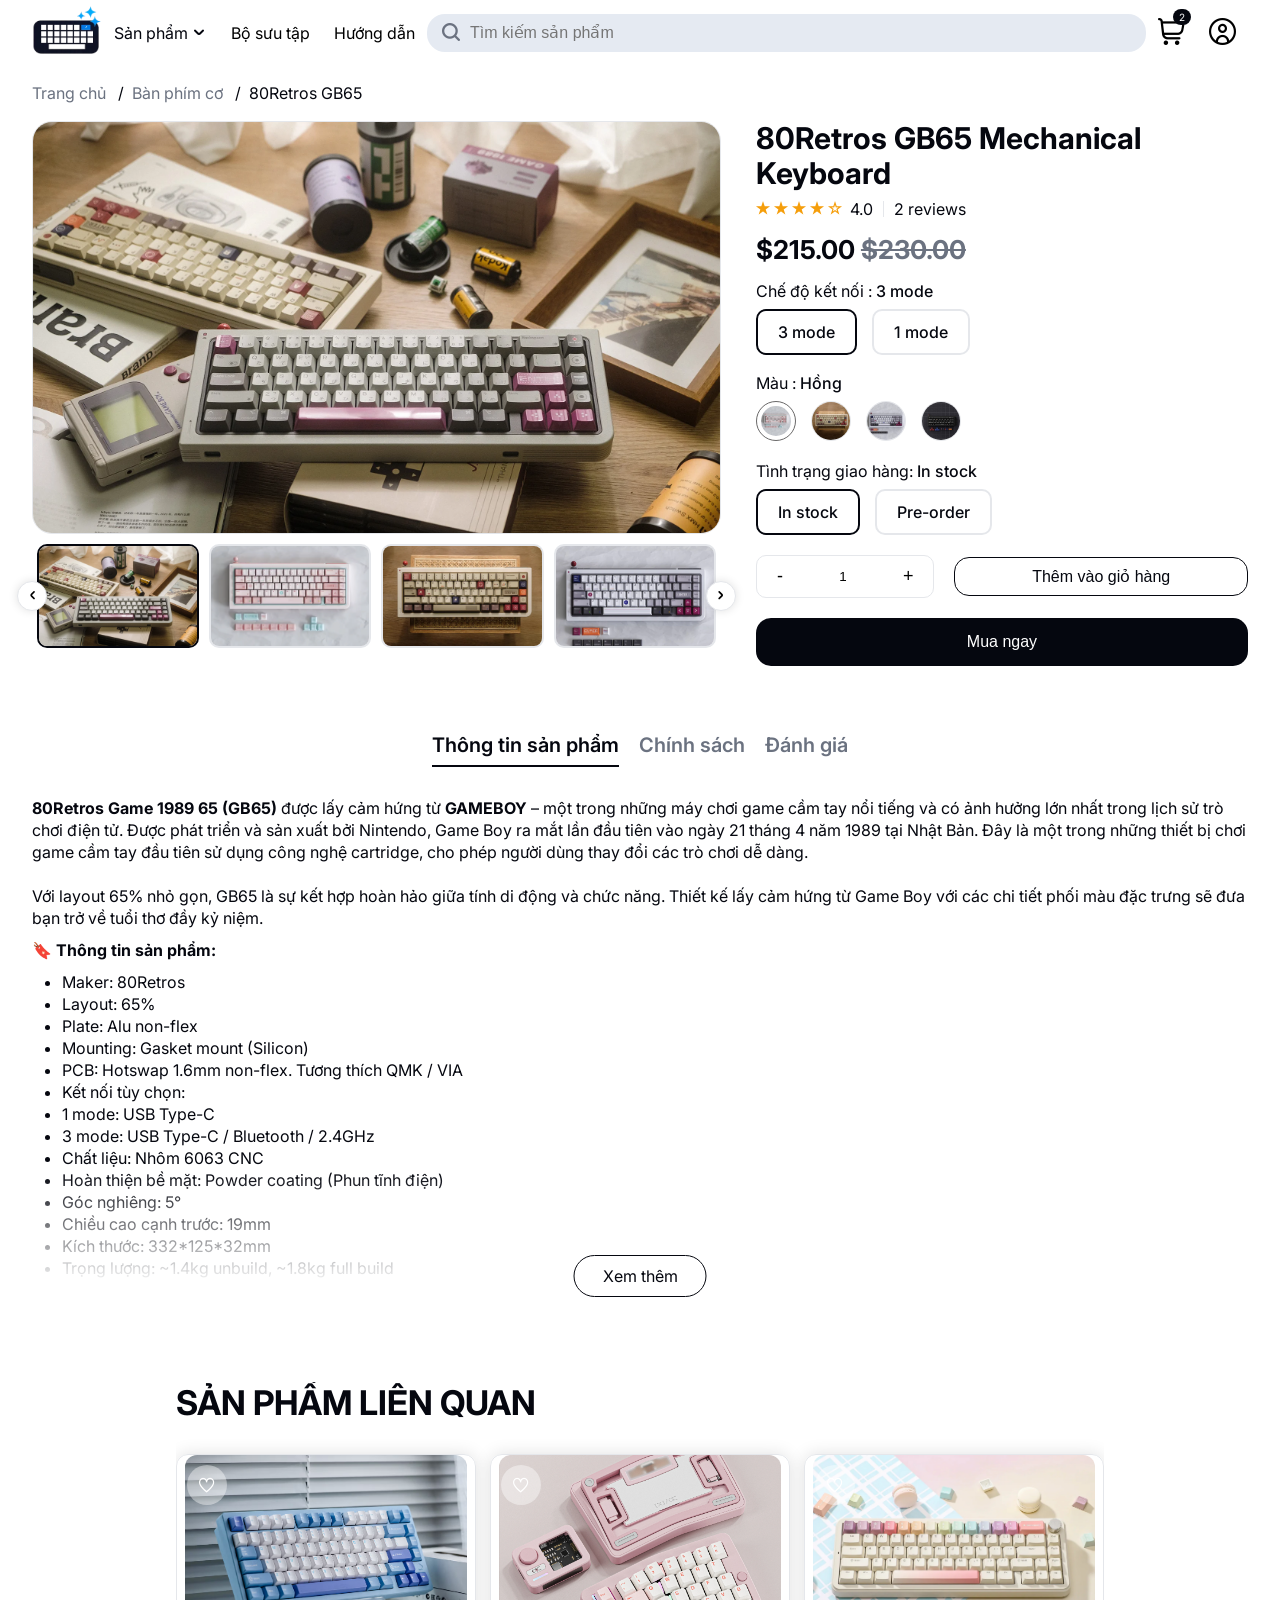
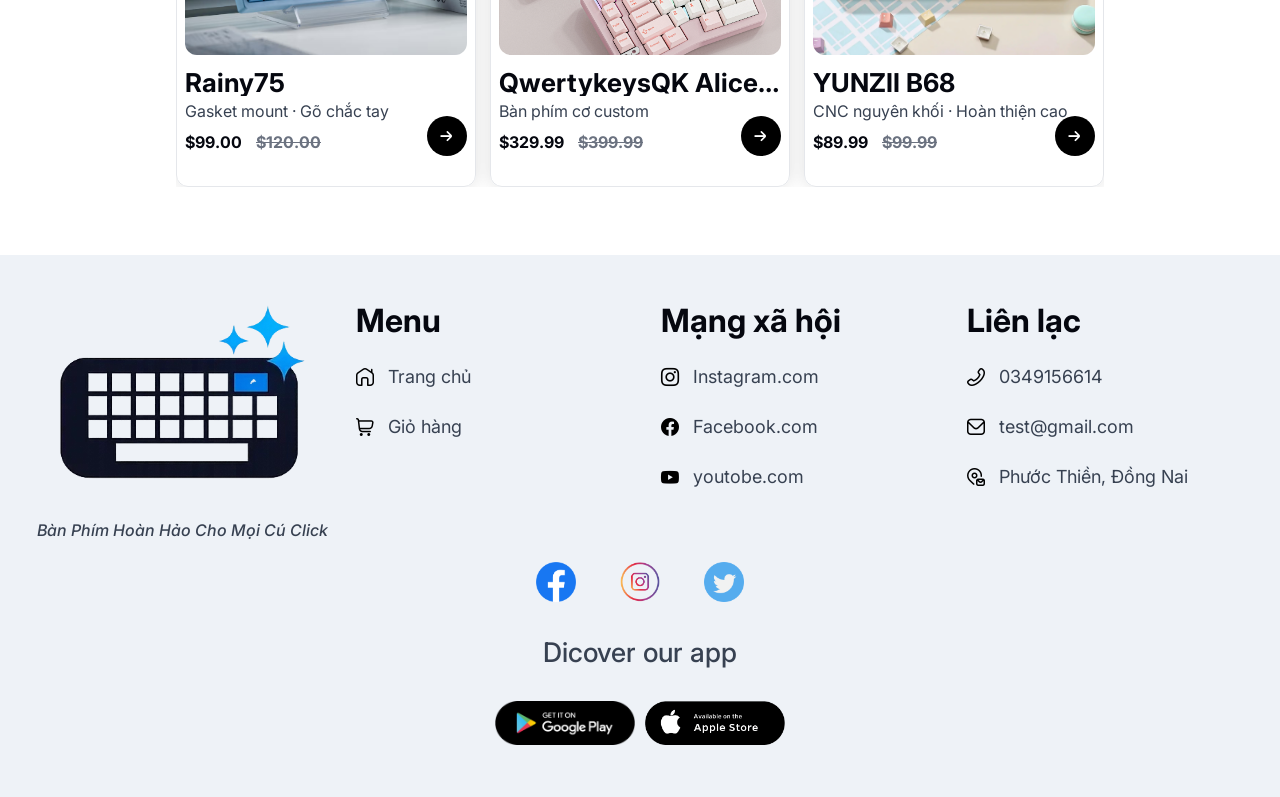
==== detail.html @ 7be9a403 "feat: add ui product detail page and refine ui" ====
<!doctype html>
<html lang="en">
    <head>
        <meta charset="UTF-8" />
        <meta name="viewport" content="width=device-width, initial-scale=1.0" />
        <title>Sản phẩm</title>

        <link
            rel="icon"
            type="image/x-icon"
            href="./assets/imgs/logos/light-mode-no-label.webp"
        />
        <!-- reset css -->
        <link rel="stylesheet" href="./assets/css/reset.css" />
        <!-- icon -->
        <link rel="stylesheet" href="./assets/css/icons.css" />

        <link rel="stylesheet" href="./assets/css/main.css" />
        <link rel="stylesheet" href="./assets/css/components/product.css" />
        <link rel="stylesheet" href="./assets/css/pages/detail.css" />
    </head>
    <body>
        <div class="wrapper">
            <!-- header : start -->
            <header
                class="container header d-flex align-items-center justify-content-between"
            >
                <!-- sidebar : start -->
                <input id="toggle-sidebar" type="checkbox" />
                <label
                    class="header__summary justify-content-center align-items-center"
                    for="toggle-sidebar"
                >
                    <i class="fi fi-br-menu-burger"></i>
                </label>
                <label for="toggle-sidebar" class="modal"></label>
                <aside class="sidebar">
                    <div class="sidebar__search d-flex align-items-center">
                        <label for="search">
                            <i class="fi fi-br-search"></i>
                        </label>
                        <input
                            id="search"
                            name="search"
                            placeholder="Tìm kiếm sản phẩm"
                        />
                    </div>

                    <nav class="sidebar__nav mt-2">
                        <ul class="sidebar__nav-list">
                            <li class="sidebar__nav-item">
                                <input id="toggle-dropdown" type="checkbox" />
                                <label
                                    for="toggle-dropdown"
                                    class="sidebar__nav-trigger d-flex justify-content-between align-items-center"
                                >
                                    <span>Sản phẩm</span>

                                    <i
                                        class="angle-down fi fi-br-angle-small-down"
                                    ></i>
                                    <i
                                        class="angle-up fi fi-br-angle-small-up"
                                    ></i>
                                </label>

                                <ul class="sidebar__dropdown">
                                    <li>
                                        <a
                                            class="sidebar__dropdown-link"
                                            href=""
                                        >
                                            Bàn phím
                                        </a>
                                    </li>
                                    <li>
                                        <a
                                            class="sidebar__dropdown-link"
                                            href=""
                                        >
                                            Keycap
                                        </a>
                                    </li>
                                    <li>
                                        <a
                                            class="sidebar__dropdown-link"
                                            href=""
                                        >
                                            Switch
                                        </a>
                                    </li>

                                    <li>
                                        <a
                                            class="sidebar__dropdown-link"
                                            href=""
                                        >
                                            Dụng cụ hỗ trợ
                                        </a>
                                    </li>
                                </ul>
                            </li>
                            <li class="sidebar__nav-item">
                                <a class="sidebar__nav-link" href="">
                                    Bộ sưu tập
                                </a>
                            </li>
                            <li class="sidebar__nav-item">
                                <a class="sidebar__nav-link" href="">
                                    Hướng dẫn
                                </a>
                            </li>
                        </ul>
                    </nav>
                </aside>
                <!-- sidebar : end -->
                <!-- logo : start -->
                <a href="/">
                    <img
                        loading="lazy"
                        class="header__logo"
                        src="./assets/imgs/logos/light-mode-no-label.webp"
                        alt="logo"
                    />
                </a>
                <!-- logo : end -->
                <!-- nav : start -->
                <nav class="header__nav">
                    <ul class="header__nav-list d-flex">
                        <li class="header__nav-item">
                            <div
                                class="header__nav-link dropdown-wrap d-flex text-center"
                            >
                                <span>Sản phẩm</span>
                                <i class="fi fi-br-angle-small-down"></i>
                                <ul class="dropdown product-dropdown">
                                    <li>
                                        <a
                                            class="product-dropdown__link d-flex align-items-center"
                                            href=""
                                        >
                                            <img
                                                loading="lazy"
                                                src="./assets/imgs/icons/keyboard.png"
                                            />
                                            <span>Bàn phím</span>
                                        </a>
                                    </li>
                                    <li>
                                        <a
                                            class="product-dropdown__link d-flex align-items-center"
                                            href=""
                                        >
                                            <img
                                                loading="lazy"
                                                src="./assets/imgs/icons/keycap.png"
                                            />
                                            <span>Keycap</span>
                                        </a>
                                    </li>
                                    <li>
                                        <a
                                            class="product-dropdown__link d-flex align-items-center"
                                            href=""
                                        >
                                            <img
                                                loading="lazy"
                                                src="./assets/imgs/icons/switch.png"
                                            />
                                            <span>Switch</span>
                                        </a>
                                    </li>

                                    <li>
                                        <a
                                            class="product-dropdown__link d-flex align-items-center"
                                            href=""
                                        >
                                            <img
                                                loading="lazy"
                                                src="./assets/imgs/icons/tool.png"
                                            />
                                            <span>Dụng cụ hỗ trợ</span>
                                        </a>
                                    </li>
                                </ul>
                            </div>
                        </li>
                        <li class="header__nav-item">
                            <a class="header__nav-link" href="">Bộ sưu tập</a>
                        </li>
                        <li class="header__nav-item">
                            <a class="header__nav-link" href="">Hướng dẫn</a>
                        </li>
                    </ul>
                </nav>
                <!-- nav : end -->
                <!-- search : start -->
                <div class="header__search align-items-center">
                    <label for="search"><i class="fi fi-br-search"></i></label>
                    <input
                        id="search"
                        name="search"
                        placeholder="Tìm kiếm sản phẩm"
                    />
                </div>
                <!-- search : end -->

                <!-- actions : start -->
                <div class="header__actions d-flex">
                    <div class="header__action dropdown-wrap">
                        <a href="./cart.html" class="header__action-icon">
                            <span class="header__action-badge center">2</span>
                            <i class="fi fi-rr-shopping-cart"></i>
                        </a>
                        <div class="dropdown cart-dropdown">
                            <h3 class="cart-dropdown__head">
                                Sản phẩm mới thêm
                            </h3>
                            <ul class="cart-dropdown__list">
                                <li>
                                    <a class="cart-dropdown__link" href="">
                                        <div
                                            class="product-small d-flex justify-content-between"
                                        >
                                            <div class="d-flex">
                                                <div class="product-small__img">
                                                    <img
                                                        loading="lazy"
                                                        src="./assets/imgs/keyboards/AM-RGB-65-R1.5/1.webp"
                                                        alt="keyboard"
                                                    />
                                                </div>
                                                <span
                                                    class="product-small_name"
                                                >
                                                    AM RGB 65 R1.5
                                                </span>
                                            </div>
                                            <span class="product-small_price">
                                                1.000.000đ
                                            </span>
                                        </div>
                                    </a>
                                </li>
                                <li>
                                    <a class="cart-dropdown__link" href="">
                                        <div
                                            class="product-small d-flex justify-content-between"
                                        >
                                            <div class="d-flex">
                                                <div class="product-small__img">
                                                    <img
                                                        loading="lazy"
                                                        src="./assets/imgs/keyboards/AM-RGB-65-R1.5/1.webp"
                                                        alt="keyboard"
                                                    />
                                                </div>
                                                <span
                                                    class="product-small_name"
                                                >
                                                    AM RGB 65 R1.5
                                                </span>
                                            </div>
                                            <span class="product-small_price">
                                                1.000.000đ
                                            </span>
                                        </div>
                                    </a>
                                </li>
                                <li>
                                    <a class="cart-dropdown__link" href="">
                                        <div
                                            class="product-small d-flex justify-content-between"
                                        >
                                            <div class="d-flex">
                                                <div class="product-small__img">
                                                    <img
                                                        loading="lazy"
                                                        src="./assets/imgs/keyboards/AM-RGB-65-R1.5/1.webp"
                                                        alt="keyboard"
                                                    />
                                                </div>
                                                <span
                                                    class="product-small_name"
                                                >
                                                    AM RGB 65 R1.5
                                                </span>
                                            </div>
                                            <span class="product-small_price">
                                                1.000.000đ
                                            </span>
                                        </div>
                                    </a>
                                </li>
                                <li>
                                    <a class="cart-dropdown__link" href="">
                                        <div
                                            class="product-small d-flex justify-content-between"
                                        >
                                            <div class="d-flex">
                                                <div class="product-small__img">
                                                    <img
                                                        loading="lazy"
                                                        src="./assets/imgs/keyboards/AM-RGB-65-R1.5/1.webp"
                                                        alt="keyboard"
                                                    />
                                                </div>
                                                <span
                                                    class="product-small_name"
                                                >
                                                    AM RGB 65 R1.5
                                                </span>
                                            </div>
                                            <span class="product-small_price">
                                                1.000.000đ
                                            </span>
                                        </div>
                                    </a>
                                </li>
                            </ul>
                            <div
                                class="cart-dropdown__tail d-flex justify-content-between align-items-center"
                            >
                                <span>Tổng 3 sản phẩm</span>
                                <a href="./cart.html">
                                    <button class="button cart-dropdown__btn">
                                        <span>Giỏ hàng</span>
                                        <i
                                            class="fi fi-rr-cart-shopping-fast"
                                        ></i>
                                    </button>
                                </a>
                            </div>
                        </div>
                    </div>
                    <div
                        class="header__action header__action--user dropdown-wrap"
                    >
                        <a href="./profile.html">
                            <i class="fi fi-rr-circle-user"></i>
                        </a>
                        <ul class="dropdown user-dropdown">
                            <li
                                class="user-dropdown__head d-flex align-items-center"
                            >
                                <i class="fi fi-rr-circle-user"></i>
                                <span class="ms-1">test123@gmail.com</span>
                            </li>
                            <div class="user-dropdown__line"></div>
                            <li>
                                <a class="user-dropdown__link" href="">Hồ sơ</a>
                            </li>
                            <li>
                                <a class="user-dropdown__link" href="">
                                    Cài đặt
                                </a>
                            </li>
                            <li>
                                <a class="user-dropdown__link" href="">
                                    Đăng xuất
                                </a>
                            </li>
                        </ul>
                    </div>
                </div>
                <!-- actions : end -->
            </header>
            <!-- header : end -->
            <!-- main : start -->
            <main class="main container">
                <!-- breadcrumb : start -->
                <section class="breadcrumb reveal">
                    <a href="./index.html">Trang chủ</a>
                    &nbsp /&nbsp
                    <a href="./product.html">Bàn phím cơ</a>
                    &nbsp /&nbsp
                    <span>80Retros GB65</span>
                </section>
                <!-- breadcrumb : end -->
                <!-- product detail : start -->
                <section class="product-detail d-flex reveal">
                    <div class="product-detail__gallery">
                        <div class="product-detail__big-img">
                            <img
                                loading="lazy"
                                src="./assets/imgs/keyboards/80Retros-GB65/1.webp"
                                alt="keyboard"
                            />
                        </div>
                        <div class="gallery-carousel">
                            <ul class="gallery-carousel__viewport d-flex mt-1">
                                <li
                                    class="gallery-carousel__item gallery-carousel__item--active"
                                >
                                    <div
                                        class="gallery-carousel__img gallery-carousel__img--active"
                                    >
                                        <img
                                            loading="lazy"
                                            alt="keyboard"
                                            draggable="false"
                                            src="./assets/imgs/keyboards/80Retros-GB65/1.webp"
                                        />
                                    </div>
                                </li>
                                <li class="gallery-carousel__item">
                                    <div class="gallery-carousel__img">
                                        <img
                                            loading="lazy"
                                            alt="keyboard"
                                            draggable="false"
                                            src="./assets/imgs/keyboards/80Retros-GB65/pink.webp"
                                        />
                                    </div>
                                </li>

                                <li class="gallery-carousel__item">
                                    <div class="gallery-carousel__img">
                                        <img
                                            loading="lazy"
                                            alt="keyboard"
                                            draggable="false"
                                            src="./assets/imgs/keyboards/80Retros-GB65/warm-gray.webp"
                                        />
                                    </div>
                                </li>
                                <li class="gallery-carousel__item">
                                    <div class="gallery-carousel__img">
                                        <img
                                            loading="lazy"
                                            alt="keyboard"
                                            draggable="false"
                                            src="./assets/imgs/keyboards/80Retros-GB65/cool-grey.webp"
                                        />
                                    </div>
                                </li>
                                <li class="gallery-carousel__item">
                                    <div class="gallery-carousel__img">
                                        <img
                                            loading="lazy"
                                            alt="keyboard"
                                            draggable="false"
                                            src="./assets/imgs/keyboards/80Retros-GB65/black.webp"
                                        />
                                    </div>
                                </li>
                                <li class="gallery-carousel__item">
                                    <div class="gallery-carousel__img">
                                        <img
                                            loading="lazy"
                                            alt="keyboard"
                                            draggable="false"
                                            src="./assets/imgs/keyboards/80Retros-GB65/2.webp"
                                        />
                                    </div>
                                </li>
                            </ul>

                            <button
                                class="gallery-carousel__btn center gallery-carousel__btn--prev"
                            >
                                <i class="fi fi-sr-angle-small-left"></i>
                            </button>
                            <button
                                class="gallery-carousel__btn center gallery-carousel__btn--next"
                            >
                                <i class="fi fi-sr-angle-small-right"></i>
                            </button>
                        </div>
                    </div>
                    <form class="product-detail__info">
                        <h3 class="product__name">
                            80Retros GB65 Mechanical Keyboard
                        </h3>
                        <div
                            class="product__state-bar d-flex mt-1 mb-2 align-items-center"
                        >
                            <div class="product__evaluate d-flex">
                                <div class="product__stars">
                                    <i class="fi fi-rs-star"></i>
                                    <i class="fi fi-ss-star"></i>
                                    <i class="fi fi-ss-star"></i>
                                    <i class="fi fi-ss-star"></i>
                                    <i class="fi fi-ss-star"></i>
                                </div>
                                <span>4.0</span>
                            </div>
                            <span class="product__separate mx-1"></span>
                            <span class="product__review">2 reviews</span>
                        </div>

                        <div class="product__price product__price--detail my-2">
                            <span class="product__sale-price">$215.00</span>
                            <span class="product__origin-price">$230.00</span>
                        </div>
                        <div class="product__group my-2">
                            <div class="product__label mb-1">
                                <span>Chế độ kết nối :</span>
                                <span>3 mode</span>
                            </div>
                            <div
                                class="product__options product__options--btn d-flex mt-1"
                            >
                                <div class="product__option center">
                                    <input
                                        id="3-mode"
                                        name="connect-mode"
                                        value="3-mode"
                                        data-option="3 mode"
                                        type="radio"
                                        checked
                                    />

                                    <label for="3-mode">3 mode</label>
                                </div>
                                <div class="product__option center">
                                    <input
                                        id="1-mode"
                                        name="connect-mode"
                                        value="1-mode"
                                        data-option="1 mode"
                                        type="radio"
                                    />

                                    <label for="1-mode">1 mode</label>
                                </div>
                            </div>
                        </div>
                        <div class="product__group my-2">
                            <div class="product__label mb-1">
                                <span>Màu :</span>
                                <span>Hồng</span>
                            </div>

                            <div
                                class="product__options product__options--color d-flex mt-1"
                            >
                                <div class="product__option center">
                                    <input
                                        id="pink-color"
                                        name="color"
                                        value="pink"
                                        data-option="Hồng"
                                        data-index="1"
                                        type="radio"
                                        checked
                                    />

                                    <label for="pink-color">
                                        <img
                                            src="./assets/imgs/keyboards/80Retros-GB65/pink.webp"
                                            alt="80Retros-GB65 pink"
                                        />
                                    </label>
                                </div>
                                <div class="product__option center">
                                    <input
                                        id="warm-gray-color"
                                        name="color"
                                        value="warm-gray"
                                        data-option="Warm gray"
                                        data-index="0"
                                        type="radio"
                                    />
                                    <label for="warm-gray-color">
                                        <img
                                            src="./assets/imgs/keyboards/80Retros-GB65/warm-gray.webp"
                                            alt="80Retros-GB65 warm gray"
                                        />
                                    </label>
                                </div>
                                <div class="product__option center">
                                    <input
                                        id="cool-grey-color"
                                        name="color"
                                        value="cool-grey"
                                        data-option="Cool grey"
                                        data-index="3"
                                        type="radio"
                                    />
                                    <label for="cool-grey-color">
                                        <img
                                            src="./assets/imgs/keyboards/80Retros-GB65/cool-grey.webp"
                                            alt="80Retros-GB65 cool grey"
                                        />
                                    </label>
                                </div>
                                <div class="product__option center">
                                    <input
                                        id="black-color"
                                        name="color"
                                        value="black"
                                        data-option="Đen"
                                        data-index="4"
                                        type="radio"
                                    />
                                    <label for="black-color">
                                        <img
                                            src="./assets/imgs/keyboards/80Retros-GB65/black.webp"
                                            alt="80Retros-GB65 cool grey"
                                        />
                                    </label>
                                </div>
                            </div>
                        </div>
                        <div class="product__group my-2">
                            <div class="product__label mb-1">
                                <span>Tình trạng giao hàng:</span>
                                <span>In stock</span>
                            </div>

                            <div
                                class="product__options product__options--btn d-flex mt-1"
                            >
                                <div class="product__option center">
                                    <input
                                        id="in-stock"
                                        name="shipping-status"
                                        value="in-stock"
                                        data-option="In stock"
                                        type="radio"
                                        checked
                                    />

                                    <label for="in-stock">In stock</label>
                                </div>
                                <div class="product__option center">
                                    <input
                                        id="pre-order"
                                        name="shipping-status"
                                        value="pre-order"
                                        data-option="Pre-order"
                                        type="radio"
                                    />

                                    <label for="pre-order">Pre-order</label>
                                </div>
                            </div>
                        </div>

                        <div class="product__group d-flex align-items-center">
                            <div class="quantity">
                                <button
                                    type="button"
                                    class="quantity__btn quantity__btn--decrease"
                                >
                                    -
                                </button>
                                <input
                                    class="quantity__input"
                                    value="1"
                                    type="text"
                                    maxlength="3"
                                />
                                <button
                                    type="button"
                                    class="quantity__btn quantity__btn--increase"
                                >
                                    +
                                </button>
                            </div>
                            <button
                                class="button button--outline add-to-cart-btn"
                                href=""
                            >
                                <span>Thêm vào giỏ hàng</span>
                                <i class="fa-solid fa-cart-shopping"></i>
                            </button>
                        </div>

                        <button class="button buy-now-btn mt-2">
                            <span>Mua ngay</span>
                            <i class="fa-solid fa-money-bill"></i>
                        </button>
                    </form>
                </section>
                <!-- product detail : end -->

                <!-- tabs : start -->
                <section class="tabs reveal">
                    <nav class="tabs__nav">
                        <ul
                            class="tabs__nav-list d-flex justify-content-center"
                        >
                            <li
                                data-tab="desc"
                                class="tabs__nav-item tabs__nav-item--active"
                            >
                                Thông tin sản phẩm
                            </li>
                            <li data-tab="policy" class="tabs__nav-item">
                                Chính sách
                            </li>
                            <li data-tab="evaluate" class="tabs__nav-item">
                                Đánh giá
                            </li>
                        </ul>
                    </nav>
                    <div class="tab desc-tab tab--active">
                        <p>
                            <b>80Retros Game 1989 65 (GB65)</b>
                            được lấy cảm hứng từ
                            <b>GAMEBOY</b>
                            – một trong những máy chơi game cầm tay nổi tiếng và
                            có ảnh hưởng lớn nhất trong lịch sử trò chơi điện
                            tử. Được phát triển và sản xuất bởi Nintendo, Game
                            Boy ra mắt lần đầu tiên vào ngày 21 tháng 4 năm 1989
                            tại Nhật Bản. Đây là một trong những thiết bị chơi
                            game cầm tay đầu tiên sử dụng công nghệ cartridge,
                            cho phép người dùng thay đổi các trò chơi dễ dàng.
                        </p>
                        <br />
                        <p>
                            Với layout 65% nhỏ gọn, GB65 là sự kết hợp hoàn hảo
                            giữa tính di động và chức năng. Thiết kế lấy cảm
                            hứng từ Game Boy với các chi tiết phối màu đặc trưng
                            sẽ đưa bạn trở về tuổi thơ đầy kỷ niệm.
                        </p>
                        <h3 class="my-1">
                            <b>🔖 Thông tin sản phẩm:</b>
                        </h3>
                        <ul class="ms-3">
                            <li>Maker: 80Retros</li>
                            <li>Layout: 65%</li>
                            <li>Plate: Alu non-flex</li>
                            <li>Mounting: Gasket mount (Silicon)</li>
                            <li>
                                PCB: Hotswap 1.6mm non-flex. Tương thích QMK /
                                VIA
                            </li>
                            <li>
                                Kết nối tùy chọn:&nbsp;
                                <ul>
                                    <li>1 mode: USB Type-C</li>
                                    <li>
                                        3 mode: USB Type-C / Bluetooth / 2.4GHz
                                    </li>
                                </ul>
                            </li>
                            <li>Chất liệu: Nhôm 6063 CNC</li>
                            <li>
                                Hoàn thiện bề mặt: Powder coating (Phun tĩnh
                                điện)
                            </li>
                            <li>Góc nghiêng: 5°</li>
                            <li>Chiều cao cạnh trước: 19mm</li>
                            <li>Kích thước: 332*125*32mm</li>
                            <li>
                                Trọng lượng: ~1.4kg unbuild, ~1.8kg full build
                            </li>
                        </ul>
                        <h3 class="my-3"><b>Cấu trúc bàn phím</b></h3>
                        <img
                            src="./assets/imgs/keyboards/80Retros-GB65/structure.webp"
                            alt=""
                        />
                        <img
                            src="./assets/imgs/keyboards/80Retros-GB65/size.webp"
                            alt=""
                        />

                        <input type="checkbox" id="toggle-see-more" />
                        <div class="center">
                            <label
                                class="button button--outline see-more-btn"
                                for="toggle-see-more"
                            >
                                Xem thêm
                            </label>
                            <label
                                class="button button--outline summary-btn"
                                for="toggle-see-more"
                            >
                                Thu gọn
                            </label>
                        </div>
                    </div>
                    <div class="tab policy-tab">policy tab</div>
                    <div class="tab evaluate-tab">evaluate tab</div>
                </section>
                <!-- tabs : end -->
                <!-- suggest product : start -->
                <section class="suggest">
                    <div
                        class="products-carousel d-flex flex-col align-items-center my-3"
                    >
                        <div class="products-carousel__viewport">
                            <h3 class="title mb-3 reveal">
                                SẢN PHẨM LIÊN QUAN
                            </h3>

                            <div class="products-carousel__track d-flex">
                                <div class="product">
                                    <div class="product__imgs">
                                        <img
                                            loading="lazy"
                                            src="./assets/imgs/keyboards/rainy-75/1.avif"
                                        />
                                        <img
                                            loading="lazy"
                                            src="./assets/imgs/keyboards/rainy-75/2.avif"
                                        />
                                    </div>
                                    <div class="product__badge">
                                        <i class="fi fi-rs-heart"></i>
                                    </div>
                                    <h3 class="product__title">Rainy75</h3>
                                    <span class="product__subtitle">
                                        Gasket mount · Gõ chắc tay
                                    </span>
                                    <div class="product__price">
                                        <span class="product__sale-price me-1">
                                            $99.00
                                        </span>
                                        <span class="product__origin-price">
                                            $120.00
                                        </span>
                                    </div>
                                    <a href="">
                                        <button class="product__btn">
                                            <i
                                                class="fi fi-rr-arrow-small-right"
                                            ></i>
                                        </button>
                                    </a>
                                </div>
                                <div class="product">
                                    <div class="product__imgs">
                                        <img
                                            loading="lazy"
                                            src="./assets/imgs/keyboards/Qwertykeys/1.webp"
                                        />
                                        <img
                                            loading="lazy"
                                            src="./assets/imgs/keyboards/Qwertykeys/2.webp"
                                        />
                                    </div>
                                    <div class="product__badge">
                                        <i class="fi fi-rs-heart"></i>
                                    </div>
                                    <h3 class="product__title">
                                        QwertykeysQK Alice Duo - Split Ergonomic
                                    </h3>
                                    <span class="product__subtitle">
                                        Bàn phím cơ custom
                                    </span>
                                    <div class="product__price">
                                        <span class="product__sale-price me-1">
                                            $329.99
                                        </span>
                                        <span class="product__origin-price">
                                            $399.99
                                        </span>
                                    </div>
                                    <a href="">
                                        <button class="product__btn">
                                            <i
                                                class="fi fi-rr-arrow-small-right"
                                            ></i>
                                        </button>
                                    </a>
                                </div>
                                <div class="product">
                                    <div class="product__imgs">
                                        <img
                                            loading="lazy"
                                            src="./assets/imgs/keyboards/YUNZII-B68/1.webp"
                                        />
                                        <img
                                            loading="lazy"
                                            src="./assets/imgs/keyboards/YUNZII-B68/2.webp"
                                        />
                                    </div>
                                    <div class="product__badge">
                                        <i class="fi fi-rs-heart"></i>
                                    </div>
                                    <h3 class="product__title">YUNZII B68</h3>
                                    <span class="product__subtitle">
                                        CNC nguyên khối · Hoàn thiện cao
                                    </span>
                                    <div class="product__price">
                                        <span class="product__sale-price me-1">
                                            $89.99
                                        </span>
                                        <span class="product__origin-price">
                                            $99.99
                                        </span>
                                    </div>
                                    <a href="">
                                        <button class="product__btn">
                                            <i
                                                class="fi fi-rr-arrow-small-right"
                                            ></i>
                                        </button>
                                    </a>
                                </div>
                                <div class="product">
                                    <div class="product__imgs">
                                        <img
                                            loading="lazy"
                                            src="./assets/imgs/keyboards/80Retros-GB65/1.webp"
                                        />
                                        <img
                                            loading="lazy"
                                            src="./assets/imgs/keyboards/80Retros-GB65/2.webp"
                                        />
                                    </div>
                                    <div class="product__badge">
                                        <i class="fi fi-rs-heart"></i>
                                    </div>
                                    <h3 class="product__title">
                                        80Retros GB65
                                    </h3>
                                    <span class="product__subtitle">
                                        Custom Keyboard
                                    </span>
                                    <div class="product__price">
                                        <span class="product__sale-price me-1">
                                            $200.99
                                        </span>
                                        <span class="product__origin-price">
                                            $250.99
                                        </span>
                                    </div>
                                    <a href="">
                                        <button class="product__btn">
                                            <i
                                                class="fi fi-rr-arrow-small-right"
                                            ></i>
                                        </button>
                                    </a>
                                </div>
                                <div class="product">
                                    <div class="product__imgs">
                                        <img
                                            loading="lazy"
                                            src="./assets/imgs/keyboards/AM-RGB-65-R1.5/7.webp"
                                        />
                                        <img
                                            loading="lazy"
                                            src="./assets/imgs/keyboards/AM-RGB-65-R1.5/2.webp"
                                        />
                                    </div>
                                    <div class="product__badge">
                                        <i class="fi fi-rs-heart"></i>
                                    </div>
                                    <h3 class="product__title">
                                        AM RGB 65 R1.5
                                    </h3>
                                    <span class="product__subtitle">
                                        Bàn phím cơ cao cấp
                                    </span>
                                    <div class="product__price">
                                        <span class="product__sale-price me-1">
                                            $565.00
                                        </span>
                                        <span class="product__origin-price">
                                            $580.00
                                        </span>
                                    </div>
                                    <a>
                                        <button class="product__btn">
                                            <i
                                                class="fi fi-rr-arrow-small-right"
                                            ></i>
                                        </button>
                                    </a>
                                </div>
                                <div class="product">
                                    <div class="product__imgs">
                                        <img
                                            loading="lazy"
                                            src="./assets/imgs/keyboards/Freya-Ultra/2-1024x1024.jpg"
                                        />
                                        <img
                                            loading="lazy"
                                            src="./assets/imgs/keyboards/Freya-Ultra/5-1024x1024.jpg"
                                        />
                                    </div>
                                    <div class="product__badge">
                                        <i class="fi fi-rs-heart"></i>
                                    </div>
                                    <h3 class="product__title">Freya Ultra</h3>
                                    <span class="product__subtitle">
                                        Độ trễ thấp · Phản hồi nhanh
                                    </span>
                                    <div class="product__price">
                                        <span class="product__sale-price me-1">
                                            $509.99
                                        </span>
                                        <span class="product__origin-price">
                                            $540.99
                                        </span>
                                    </div>
                                    <a href="">
                                        <button class="product__btn">
                                            <i
                                                class="fi fi-rr-arrow-small-right"
                                            ></i>
                                        </button>
                                    </a>
                                </div>
                                <div class="product">
                                    <div class="product__imgs">
                                        <img
                                            loading="lazy"
                                            src="./assets/imgs/keyboards/New-Wind-X80-Classic/1.webp"
                                        />
                                        <img
                                            loading="lazy"
                                            src="./assets/imgs/keyboards/New-Wind-X80-Classic/2.webp"
                                        />
                                    </div>
                                    <div class="product__badge">
                                        <i class="fi fi-rs-heart"></i>
                                    </div>
                                    <h3 class="product__title">
                                        New Wind X80 Classic
                                    </h3>
                                    <span class="product__subtitle">
                                        Bàn phím cơ layout 87%
                                    </span>
                                    <div class="product__price">
                                        <span class="product__sale-price me-1">
                                            $399.99
                                        </span>
                                        <span class="product__origin-price">
                                            $429.99
                                        </span>
                                    </div>
                                    <a href="">
                                        <button class="product__btn">
                                            <i
                                                class="fi fi-rr-arrow-small-right"
                                            ></i>
                                        </button>
                                    </a>
                                </div>
                                <div class="product">
                                    <div class="product__imgs">
                                        <img
                                            loading="lazy"
                                            src="./assets/imgs/keyboards/boop-redux/1.webp"
                                        />
                                        <img
                                            loading="lazy"
                                            src="./assets/imgs/keyboards/boop-redux/2.webp"
                                        />
                                    </div>
                                    <div class="product__badge">
                                        <i class="fi fi-rs-heart"></i>
                                    </div>
                                    <h3 class="product__title">Boop Redux</h3>
                                    <span class="product__subtitle">
                                        Bàn phím cơ gõ êm
                                    </span>
                                    <div class="product__price">
                                        <span class="product__sale-price me-1">
                                            $191.20
                                        </span>
                                        <span class="product__origin-price">
                                            $191.20
                                        </span>
                                    </div>
                                    <a href="">
                                        <button class="product__btn">
                                            <i
                                                class="fi fi-rr-arrow-small-right"
                                            ></i>
                                        </button>
                                    </a>
                                </div>
                            </div>
                        </div>
                        <ul
                            class="products-carousel__pagination d-flex reveal"
                        ></ul>
                    </div>
                </section>
                <!-- product suggest : end -->
            </main>
            <!-- main : end -->
            <!-- footer : start -->
            <footer class="footer">
                <div class="container footer__columns">
                    <div class="footer__column footer__column--big">
                        <a href="index.html">
                            <img
                                loading="lazy"
                                class="footer__logo"
                                src="./assets/imgs/logos/light-mode-no-label.webp"
                                alt="logo"
                            />
                        </a>
                        <h3 class="footer__slogan">
                            Bàn Phím Hoàn Hảo Cho Mọi Cú Click
                        </h3>
                    </div>
                    <div class="footer__column">
                        <ul class="footer__list">
                            <li><h3 class="footer__title">Menu</h3></li>
                            <li>
                                <a class="footer__link" href="./index.html">
                                    <i class="fi fi-rr-house-chimney"></i>
                                    <span>Trang chủ</span>
                                </a>
                            </li>
                            <li>
                                <a class="footer__link" href="./cart.html">
                                    <i class="fi fi-rr-shopping-cart"></i>
                                    <span>Giỏ hàng</span>
                                </a>
                            </li>
                        </ul>
                    </div>
                    <div class="footer__column">
                        <ul class="footer__list">
                            <li><h3 class="footer__title">Mạng xã hội</h3></li>
                            <li>
                                <a class="footer__link" href="">
                                    <i class="fi fi-brands-instagram"></i>
                                    <span>Instagram.com</span>
                                </a>
                            </li>
                            <li>
                                <a class="footer__link" href="">
                                    <i class="fi fi-brands-facebook"></i>
                                    <span>Facebook.com</span>
                                </a>
                            </li>
                            <li>
                                <a class="footer__link" href="">
                                    <i class="fi fi-brands-youtube"></i>
                                    <span>youtobe.com</span>
                                </a>
                            </li>
                        </ul>
                    </div>
                    <div class="footer__column">
                        <ul class="footer__list">
                            <li>
                                <h3 class="footer__title">Liên lạc</h3>
                            </li>
                            <li>
                                <a class="footer__link" href="tel: 000000">
                                    <i class="fi fi-rr-phone-flip"></i>
                                    <span>0349156614</span>
                                </a>
                            </li>
                            <li>
                                <a
                                    class="footer__link"
                                    href="mailto:test@gmail.com"
                                >
                                    <i class="fi fi-rr-envelope"></i>
                                    <span>test@gmail.com</span>
                                </a>
                            </li>
                            <li>
                                <a class="footer__link" href="#">
                                    <i class="fi fi-rr-postal-address"></i>
                                    <span>Phước Thiền, Đồng Nai</span>
                                </a>
                            </li>
                        </ul>
                    </div>
                    <div class="footer__column footer__column--big">
                        <div class="footer__logos-social-network">
                            <a href="">
                                <img
                                    loading="lazy"
                                    src="./assets/imgs/logos/facebook.webp"
                                    alt="logo facebook"
                                />
                            </a>
                            <a href="">
                                <img
                                    loading="lazy"
                                    src="./assets/imgs/logos/instagram.png"
                                    alt="logo instagram"
                                />
                            </a>
                            <a href="">
                                <img
                                    loading="lazy"
                                    src="./assets/imgs/logos/twitter.png"
                                    alt="logo twitter"
                                />
                            </a>
                        </div>
                        <span class="footer__label">Dicover our app</span>
                        <div class="footer__download-btns">
                            <a href="">
                                <img
                                    loading="lazy"
                                    src="./assets/imgs/buttons/button-gg-play-dark.png"
                                    alt="button gg play"
                                />
                            </a>
                            <a href="">
                                <img
                                    loading="lazy"
                                    src="./assets/imgs/buttons/button-apple-store-dark.png"
                                    alt="button apple store"
                                />
                            </a>
                        </div>
                    </div>
                </div>
            </footer>
            <!-- footer : end -->
        </div>

        <script type="module" src="./assets/js/pages/detail.js"></script>
        <script
            type="module"
            src="./assets/js/components/product-carousel.js"
        ></script>
        <script type="module" src="./assets/js/main.js"></script>
        <script type="module" src="./assets/js/layout.js"></script>
    </body>
</html>
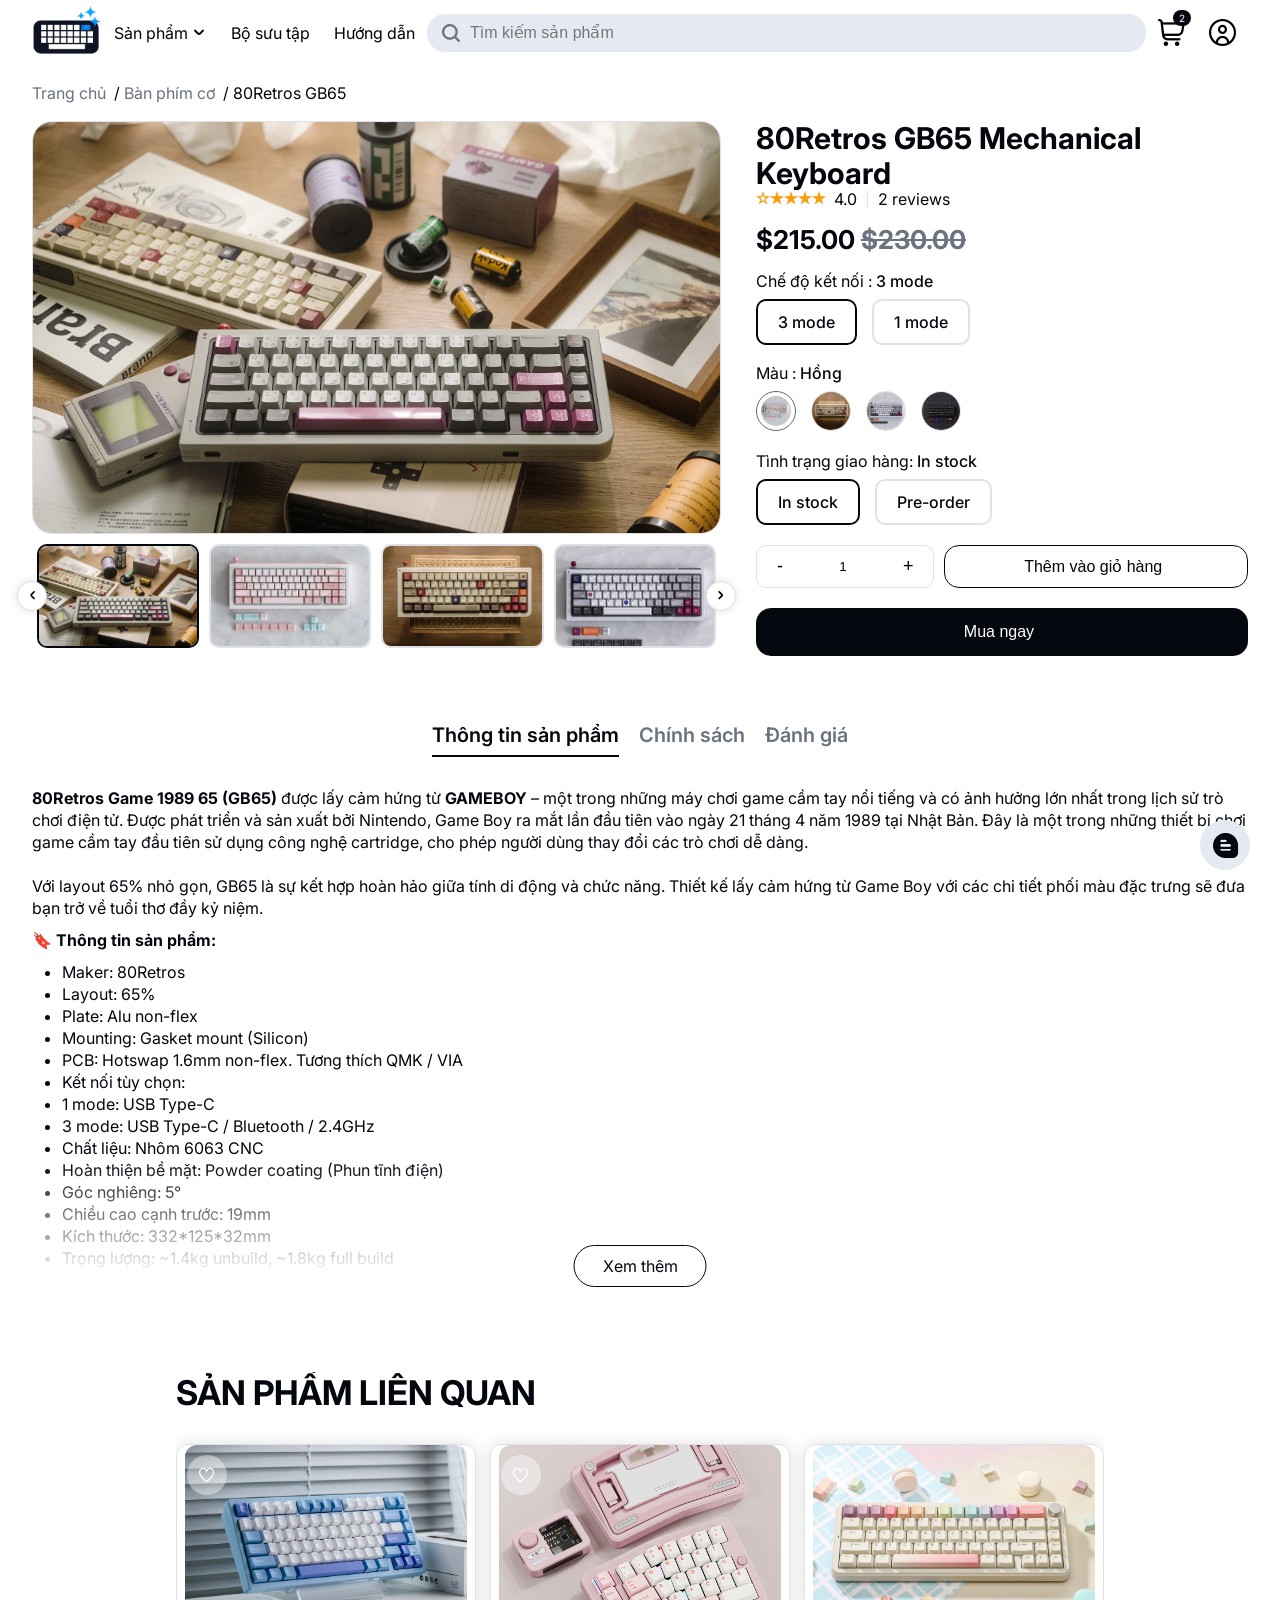
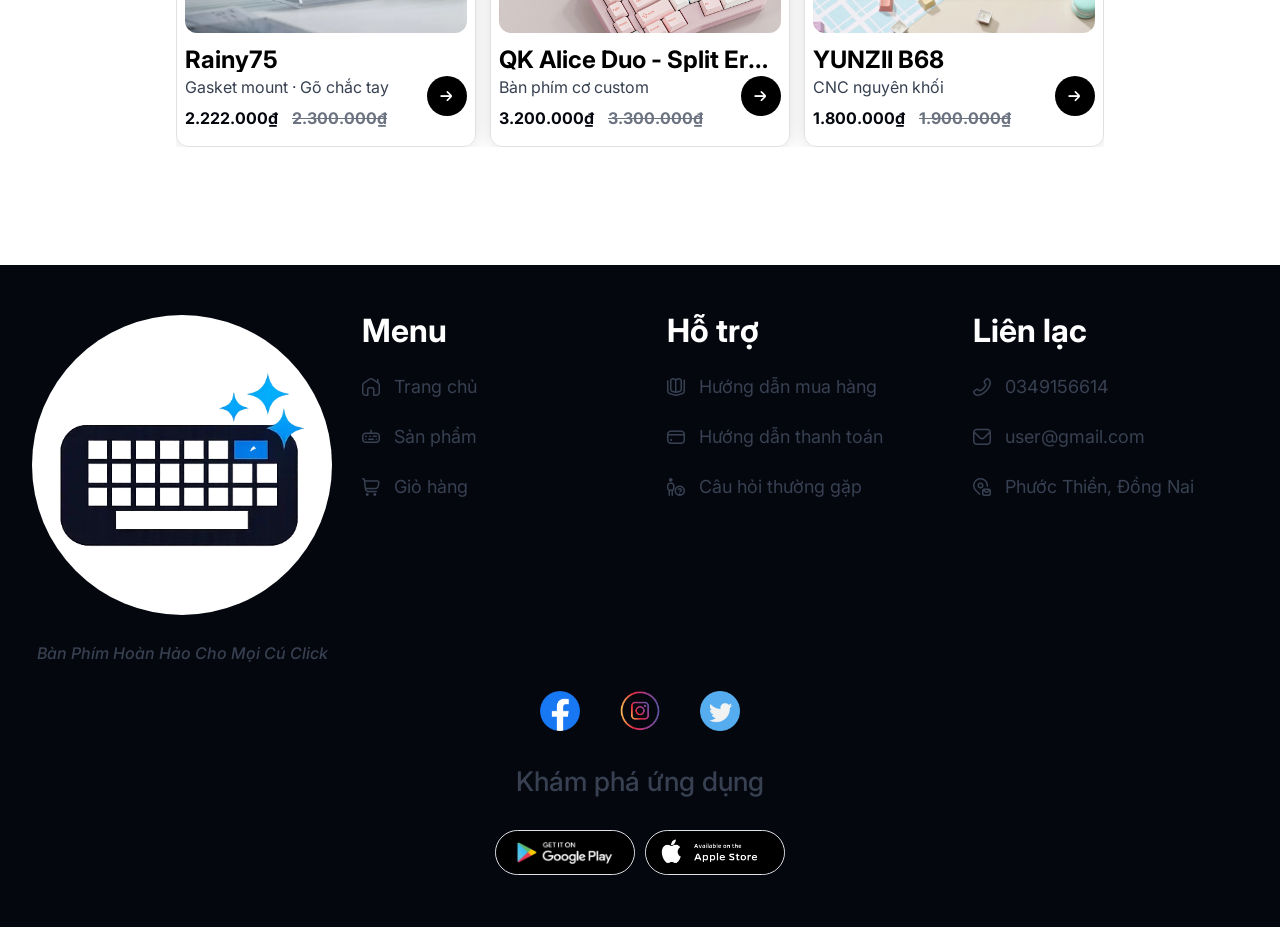
==== commit dba6e3ba: "feat: complete product page UI" ====
--- a/detail.html
+++ b/detail.html
@@ -22,96 +22,108 @@
     <body>
         <div class="wrapper">
             <!-- header : start -->
-            <header
-                class="container header d-flex align-items-center justify-content-between"
-            >
+            <header class="container header">
                 <!-- sidebar : start -->
-                <input id="toggle-sidebar" type="checkbox" />
-                <label
-                    class="header__summary justify-content-center align-items-center"
-                    for="toggle-sidebar"
-                >
+                <input
+                    class="toggle-sidebar"
+                    id="toggle-sidebar"
+                    type="checkbox"
+                />
+                <label class="header__trigger-sidebar" for="toggle-sidebar">
                     <i class="fi fi-br-menu-burger"></i>
                 </label>
                 <label for="toggle-sidebar" class="modal"></label>
                 <aside class="sidebar">
-                    <div class="sidebar__search d-flex align-items-center">
-                        <label for="search">
-                            <i class="fi fi-br-search"></i>
-                        </label>
-                        <input
-                            id="search"
-                            name="search"
-                            placeholder="Tìm kiếm sản phẩm"
-                        />
+                    <div class="header-sidebar">
+                        <div class="header-sidebar__search">
+                            <label for="search">
+                                <i class="fi fi-br-search"></i>
+                            </label>
+                            <input
+                                id="search"
+                                name="search"
+                                placeholder="Tìm kiếm sản phẩm"
+                            />
+                        </div>
+
+                        <nav class="header-sidebar__nav mt-2">
+                            <ul class="header-sidebar__nav-list">
+                                <li>
+                                    <details class="header-sidebar__details">
+                                        <summary
+                                            class="header-sidebar__details-trigger"
+                                        >
+                                            <span>Sản phẩm</span>
+
+                                            <i
+                                                class="angle-down fi fi-br-angle-small-down"
+                                            ></i>
+                                            <i
+                                                class="angle-up fi fi-br-angle-small-up"
+                                            ></i>
+                                        </summary>
+                                        <ul
+                                            class="header-sidebar__details-content"
+                                        >
+                                            <li>
+                                                <a
+                                                    class="header-sidebar__link"
+                                                    href="./products.html"
+                                                >
+                                                    Bàn phím
+                                                </a>
+                                            </li>
+                                            <li>
+                                                <a
+                                                    class="header-sidebar__link"
+                                                    href="./products.html"
+                                                >
+                                                    Keycap
+                                                </a>
+                                            </li>
+                                            <li>
+                                                <a
+                                                    class="header-sidebar__link"
+                                                    href="./products.html"
+                                                >
+                                                    Switch
+                                                </a>
+                                            </li>
+
+                                            <li>
+                                                <a
+                                                    class="header-sidebar__link"
+                                                    href="./products.html"
+                                                >
+                                                    Dụng cụ hỗ trợ
+                                                </a>
+                                            </li>
+                                        </ul>
+                                    </details>
+                                </li>
+                                <li>
+                                    <a class="header-sidebar__link" href="">
+                                        Bộ sưu tập
+                                    </a>
+                                </li>
+                                <li>
+                                    <a class="header-sidebar__link" href="">
+                                        Hướng dẫn
+                                    </a>
+                                </li>
+                            </ul>
+                        </nav>
+                        <a class="header-sidebar__tail" href="./sign-up.html">
+                            <div class="header-sidebar__user">
+                                <i class="fi fi-rr-circle-user"></i>
+                                <span>Đăng ký / Đăng nhập</span>
+                            </div>
+
+                            <i
+                                class="header-sidebar__setting fi fi-sr-settings"
+                            ></i>
+                        </a>
                     </div>
-
-                    <nav class="sidebar__nav mt-2">
-                        <ul class="sidebar__nav-list">
-                            <li class="sidebar__nav-item">
-                                <input id="toggle-dropdown" type="checkbox" />
-                                <label
-                                    for="toggle-dropdown"
-                                    class="sidebar__nav-trigger d-flex justify-content-between align-items-center"
-                                >
-                                    <span>Sản phẩm</span>
-
-                                    <i
-                                        class="angle-down fi fi-br-angle-small-down"
-                                    ></i>
-                                    <i
-                                        class="angle-up fi fi-br-angle-small-up"
-                                    ></i>
-                                </label>
-
-                                <ul class="sidebar__dropdown">
-                                    <li>
-                                        <a
-                                            class="sidebar__dropdown-link"
-                                            href=""
-                                        >
-                                            Bàn phím
-                                        </a>
-                                    </li>
-                                    <li>
-                                        <a
-                                            class="sidebar__dropdown-link"
-                                            href=""
-                                        >
-                                            Keycap
-                                        </a>
-                                    </li>
-                                    <li>
-                                        <a
-                                            class="sidebar__dropdown-link"
-                                            href=""
-                                        >
-                                            Switch
-                                        </a>
-                                    </li>
-
-                                    <li>
-                                        <a
-                                            class="sidebar__dropdown-link"
-                                            href=""
-                                        >
-                                            Dụng cụ hỗ trợ
-                                        </a>
-                                    </li>
-                                </ul>
-                            </li>
-                            <li class="sidebar__nav-item">
-                                <a class="sidebar__nav-link" href="">
-                                    Bộ sưu tập
-                                </a>
-                            </li>
-                            <li class="sidebar__nav-item">
-                                <a class="sidebar__nav-link" href="">
-                                    Hướng dẫn
-                                </a>
-                            </li>
-                        </ul>
-                    </nav>
                 </aside>
                 <!-- sidebar : end -->
                 <!-- logo : start -->
@@ -126,18 +138,16 @@
                 <!-- logo : end -->
                 <!-- nav : start -->
                 <nav class="header__nav">
-                    <ul class="header__nav-list d-flex">
+                    <ul class="header__nav-list">
                         <li class="header__nav-item">
-                            <div
-                                class="header__nav-link dropdown-wrap d-flex text-center"
-                            >
+                            <div class="header__nav-link dropdown-wrap">
                                 <span>Sản phẩm</span>
                                 <i class="fi fi-br-angle-small-down"></i>
                                 <ul class="dropdown product-dropdown">
                                     <li>
                                         <a
-                                            class="product-dropdown__link d-flex align-items-center"
-                                            href=""
+                                            class="product-dropdown__link"
+                                            href="./products.html"
                                         >
                                             <img
                                                 loading="lazy"
@@ -148,8 +158,8 @@
                                     </li>
                                     <li>
                                         <a
-                                            class="product-dropdown__link d-flex align-items-center"
-                                            href=""
+                                            class="product-dropdown__link"
+                                            href="./products.html"
                                         >
                                             <img
                                                 loading="lazy"
@@ -160,8 +170,8 @@
                                     </li>
                                     <li>
                                         <a
-                                            class="product-dropdown__link d-flex align-items-center"
-                                            href=""
+                                            class="product-dropdown__link"
+                                            href="./products.html"
                                         >
                                             <img
                                                 loading="lazy"
@@ -173,8 +183,8 @@
 
                                     <li>
                                         <a
-                                            class="product-dropdown__link d-flex align-items-center"
-                                            href=""
+                                            class="product-dropdown__link"
+                                            href="./products.html"
                                         >
                                             <img
                                                 loading="lazy"
@@ -196,18 +206,18 @@
                 </nav>
                 <!-- nav : end -->
                 <!-- search : start -->
-                <div class="header__search align-items-center">
+                <form class="header__search">
                     <label for="search"><i class="fi fi-br-search"></i></label>
                     <input
                         id="search"
                         name="search"
                         placeholder="Tìm kiếm sản phẩm"
                     />
-                </div>
+                </form>
                 <!-- search : end -->
 
                 <!-- actions : start -->
-                <div class="header__actions d-flex">
+                <div class="header__actions">
                     <div class="header__action dropdown-wrap">
                         <a href="./cart.html" class="header__action-icon">
                             <span class="header__action-badge center">2</span>
@@ -220,10 +230,8 @@
                             <ul class="cart-dropdown__list">
                                 <li>
                                     <a class="cart-dropdown__link" href="">
-                                        <div
-                                            class="product-small d-flex justify-content-between"
-                                        >
-                                            <div class="d-flex">
+                                        <div class="product-small">
+                                            <div class="product-small__left">
                                                 <div class="product-small__img">
                                                     <img
                                                         loading="lazy"
@@ -245,84 +253,76 @@
                                 </li>
                                 <li>
                                     <a class="cart-dropdown__link" href="">
-                                        <div
-                                            class="product-small d-flex justify-content-between"
-                                        >
-                                            <div class="d-flex">
+                                        <div class="product-small">
+                                            <div class="product-small__left">
                                                 <div class="product-small__img">
                                                     <img
                                                         loading="lazy"
-                                                        src="./assets/imgs/keyboards/AM-RGB-65-R1.5/1.webp"
+                                                        src="./assets/imgs/keyboards/80Retros-GB65/1.webp"
                                                         alt="keyboard"
                                                     />
                                                 </div>
                                                 <span
                                                     class="product-small_name"
                                                 >
-                                                    AM RGB 65 R1.5
+                                                    80Retros GB65
                                                 </span>
                                             </div>
                                             <span class="product-small_price">
-                                                1.000.000đ
+                                                2.000.000đ
                                             </span>
                                         </div>
                                     </a>
                                 </li>
                                 <li>
                                     <a class="cart-dropdown__link" href="">
-                                        <div
-                                            class="product-small d-flex justify-content-between"
-                                        >
-                                            <div class="d-flex">
+                                        <div class="product-small">
+                                            <div class="product-small__left">
                                                 <div class="product-small__img">
                                                     <img
                                                         loading="lazy"
-                                                        src="./assets/imgs/keyboards/AM-RGB-65-R1.5/1.webp"
+                                                        src="./assets/imgs/keyboards/boop-redux/1.webp"
                                                         alt="keyboard"
                                                     />
                                                 </div>
                                                 <span
                                                     class="product-small_name"
                                                 >
-                                                    AM RGB 65 R1.5
+                                                    boop redux
                                                 </span>
                                             </div>
                                             <span class="product-small_price">
-                                                1.000.000đ
+                                                1.500.000đ
                                             </span>
                                         </div>
                                     </a>
                                 </li>
                                 <li>
                                     <a class="cart-dropdown__link" href="">
-                                        <div
-                                            class="product-small d-flex justify-content-between"
-                                        >
-                                            <div class="d-flex">
+                                        <div class="product-small">
+                                            <div class="product-small__left">
                                                 <div class="product-small__img">
                                                     <img
                                                         loading="lazy"
-                                                        src="./assets/imgs/keyboards/AM-RGB-65-R1.5/1.webp"
+                                                        src="./assets/imgs/keyboards/Qwertykeys/1.webp"
                                                         alt="keyboard"
                                                     />
                                                 </div>
                                                 <span
                                                     class="product-small_name"
                                                 >
-                                                    AM RGB 65 R1.5
+                                                    Qwertykeys
                                                 </span>
                                             </div>
                                             <span class="product-small_price">
-                                                1.000.000đ
+                                                3.000.000đ
                                             </span>
                                         </div>
                                     </a>
                                 </li>
                             </ul>
-                            <div
-                                class="cart-dropdown__tail d-flex justify-content-between align-items-center"
-                            >
-                                <span>Tổng 3 sản phẩm</span>
+                            <div class="cart-dropdown__tail">
+                                <span>Tổng 4 sản phẩm</span>
                                 <a href="./cart.html">
                                     <button class="button cart-dropdown__btn">
                                         <span>Giỏ hàng</span>
@@ -337,15 +337,13 @@
                     <div
                         class="header__action header__action--user dropdown-wrap"
                     >
-                        <a href="./profile.html">
+                        <a href="./sign-up.html">
                             <i class="fi fi-rr-circle-user"></i>
                         </a>
                         <ul class="dropdown user-dropdown">
-                            <li
-                                class="user-dropdown__head d-flex align-items-center"
-                            >
+                            <li class="user-dropdown__head">
                                 <i class="fi fi-rr-circle-user"></i>
-                                <span class="ms-1">test123@gmail.com</span>
+                                <span class="ms-1">user@gmail.com</span>
                             </li>
                             <div class="user-dropdown__line"></div>
                             <li>
@@ -367,19 +365,20 @@
                 <!-- actions : end -->
             </header>
             <!-- header : end -->
+
             <!-- main : start -->
             <main class="main container">
                 <!-- breadcrumb : start -->
                 <section class="breadcrumb reveal">
                     <a href="./index.html">Trang chủ</a>
                     &nbsp /&nbsp
-                    <a href="./product.html">Bàn phím cơ</a>
+                    <a href="./products.html">Bàn phím cơ</a>
                     &nbsp /&nbsp
                     <span>80Retros GB65</span>
                 </section>
                 <!-- breadcrumb : end -->
                 <!-- product detail : start -->
-                <section class="product-detail d-flex reveal">
+                <section class="product-detail reveal">
                     <div class="product-detail__gallery">
                         <div class="product-detail__big-img">
                             <img
@@ -389,7 +388,7 @@
                             />
                         </div>
                         <div class="gallery-carousel">
-                            <ul class="gallery-carousel__viewport d-flex mt-1">
+                            <ul class="gallery-carousel__viewport mt-1">
                                 <li
                                     class="gallery-carousel__item gallery-carousel__item--active"
                                 >
@@ -473,10 +472,8 @@
                         <h3 class="product__name">
                             80Retros GB65 Mechanical Keyboard
                         </h3>
-                        <div
-                            class="product__state-bar d-flex mt-1 mb-2 align-items-center"
-                        >
-                            <div class="product__evaluate d-flex">
+                        <div class="product__state-bar mb-2">
+                            <div class="product__evaluate">
                                 <div class="product__stars">
                                     <i class="fi fi-rs-star"></i>
                                     <i class="fi fi-ss-star"></i>
@@ -495,13 +492,11 @@
                             <span class="product__origin-price">$230.00</span>
                         </div>
                         <div class="product__group my-2">
-                            <div class="product__label mb-1">
+                            <div class="product__label">
                                 <span>Chế độ kết nối :</span>
                                 <span>3 mode</span>
                             </div>
-                            <div
-                                class="product__options product__options--btn d-flex mt-1"
-                            >
+                            <div class="product__options product__options--btn">
                                 <div class="product__option center">
                                     <input
                                         id="3-mode"
@@ -528,13 +523,13 @@
                             </div>
                         </div>
                         <div class="product__group my-2">
-                            <div class="product__label mb-1">
+                            <div class="product__label">
                                 <span>Màu :</span>
                                 <span>Hồng</span>
                             </div>
 
                             <div
-                                class="product__options product__options--color d-flex mt-1"
+                                class="product__options product__options--color"
                             >
                                 <div class="product__option center">
                                     <input
@@ -605,14 +600,12 @@
                             </div>
                         </div>
                         <div class="product__group my-2">
-                            <div class="product__label mb-1">
+                            <div class="product__label">
                                 <span>Tình trạng giao hàng:</span>
                                 <span>In stock</span>
                             </div>
 
-                            <div
-                                class="product__options product__options--btn d-flex mt-1"
-                            >
+                            <div class="product__options product__options--btn">
                                 <div class="product__option center">
                                     <input
                                         id="in-stock"
@@ -639,7 +632,7 @@
                             </div>
                         </div>
 
-                        <div class="product__group d-flex align-items-center">
+                        <div class="product__group product__group--row">
                             <div class="quantity">
                                 <button
                                     type="button"
@@ -680,9 +673,7 @@
                 <!-- tabs : start -->
                 <section class="tabs reveal">
                     <nav class="tabs__nav">
-                        <ul
-                            class="tabs__nav-list d-flex justify-content-center"
-                        >
+                        <ul class="tabs__nav-list">
                             <li
                                 data-tab="desc"
                                 class="tabs__nav-item tabs__nav-item--active"
@@ -782,39 +773,39 @@
                 <!-- tabs : end -->
                 <!-- suggest product : start -->
                 <section class="suggest">
-                    <div
-                        class="products-carousel d-flex flex-col align-items-center my-3"
-                    >
+                    <div class="products-carousel my-3">
                         <div class="products-carousel__viewport">
                             <h3 class="title mb-3 reveal">
                                 SẢN PHẨM LIÊN QUAN
                             </h3>
 
-                            <div class="products-carousel__track d-flex">
+                            <div class="products-carousel__track">
                                 <div class="product">
-                                    <div class="product__imgs">
-                                        <img
-                                            loading="lazy"
-                                            src="./assets/imgs/keyboards/rainy-75/1.avif"
-                                        />
-                                        <img
-                                            loading="lazy"
-                                            src="./assets/imgs/keyboards/rainy-75/2.avif"
-                                        />
-                                    </div>
-                                    <div class="product__badge">
-                                        <i class="fi fi-rs-heart"></i>
-                                    </div>
-                                    <h3 class="product__title">Rainy75</h3>
+                                    <a href="./detail.html">
+                                        <div class="product__imgs">
+                                            <img
+                                                loading="lazy"
+                                                src="./assets/imgs/keyboards/rainy-75/1.webp"
+                                            />
+                                            <img
+                                                loading="lazy"
+                                                src="./assets/imgs/keyboards/rainy-75/2.webp"
+                                            />
+                                        </div>
+                                        <div class="product__badge">
+                                            <i class="fi fi-rs-heart"></i>
+                                        </div>
+                                        <h3 class="product__title">Rainy75</h3>
+                                    </a>
                                     <span class="product__subtitle">
                                         Gasket mount · Gõ chắc tay
                                     </span>
                                     <div class="product__price">
                                         <span class="product__sale-price me-1">
-                                            $99.00
+                                            2.222.000₫
                                         </span>
                                         <span class="product__origin-price">
-                                            $120.00
+                                            2.300.000₫
                                         </span>
                                     </div>
                                     <a href="">
@@ -826,31 +817,33 @@
                                     </a>
                                 </div>
                                 <div class="product">
-                                    <div class="product__imgs">
-                                        <img
-                                            loading="lazy"
-                                            src="./assets/imgs/keyboards/Qwertykeys/1.webp"
-                                        />
-                                        <img
-                                            loading="lazy"
-                                            src="./assets/imgs/keyboards/Qwertykeys/2.webp"
-                                        />
-                                    </div>
-                                    <div class="product__badge">
-                                        <i class="fi fi-rs-heart"></i>
-                                    </div>
-                                    <h3 class="product__title">
-                                        QwertykeysQK Alice Duo - Split Ergonomic
-                                    </h3>
+                                    <a href="./detail.html">
+                                        <div class="product__imgs">
+                                            <img
+                                                loading="lazy"
+                                                src="./assets/imgs/keyboards/Qwertykeys/1.webp"
+                                            />
+                                            <img
+                                                loading="lazy"
+                                                src="./assets/imgs/keyboards/Qwertykeys/2.webp"
+                                            />
+                                        </div>
+                                        <div class="product__badge">
+                                            <i class="fi fi-rs-heart"></i>
+                                        </div>
+                                        <h3 class="product__title">
+                                            QK Alice Duo - Split Ergonomic
+                                        </h3>
+                                    </a>
                                     <span class="product__subtitle">
                                         Bàn phím cơ custom
                                     </span>
                                     <div class="product__price">
                                         <span class="product__sale-price me-1">
-                                            $329.99
+                                            3.200.000₫
                                         </span>
                                         <span class="product__origin-price">
-                                            $399.99
+                                            3.300.000₫
                                         </span>
                                     </div>
                                     <a href="">
@@ -862,29 +855,33 @@
                                     </a>
                                 </div>
                                 <div class="product">
-                                    <div class="product__imgs">
-                                        <img
-                                            loading="lazy"
-                                            src="./assets/imgs/keyboards/YUNZII-B68/1.webp"
-                                        />
-                                        <img
-                                            loading="lazy"
-                                            src="./assets/imgs/keyboards/YUNZII-B68/2.webp"
-                                        />
-                                    </div>
-                                    <div class="product__badge">
-                                        <i class="fi fi-rs-heart"></i>
-                                    </div>
-                                    <h3 class="product__title">YUNZII B68</h3>
+                                    <a href="./detail.html">
+                                        <div class="product__imgs">
+                                            <img
+                                                loading="lazy"
+                                                src="./assets/imgs/keyboards/YUNZII-B68/1.webp"
+                                            />
+                                            <img
+                                                loading="lazy"
+                                                src="./assets/imgs/keyboards/YUNZII-B68/2.webp"
+                                            />
+                                        </div>
+                                        <div class="product__badge">
+                                            <i class="fi fi-rs-heart"></i>
+                                        </div>
+                                        <h3 class="product__title">
+                                            YUNZII B68
+                                        </h3>
+                                    </a>
                                     <span class="product__subtitle">
-                                        CNC nguyên khối · Hoàn thiện cao
+                                        CNC nguyên khối
                                     </span>
                                     <div class="product__price">
                                         <span class="product__sale-price me-1">
-                                            $89.99
+                                            1.800.000₫
                                         </span>
                                         <span class="product__origin-price">
-                                            $99.99
+                                            1.900.000₫
                                         </span>
                                     </div>
                                     <a href="">
@@ -896,31 +893,33 @@
                                     </a>
                                 </div>
                                 <div class="product">
-                                    <div class="product__imgs">
-                                        <img
-                                            loading="lazy"
-                                            src="./assets/imgs/keyboards/80Retros-GB65/1.webp"
-                                        />
-                                        <img
-                                            loading="lazy"
-                                            src="./assets/imgs/keyboards/80Retros-GB65/2.webp"
-                                        />
-                                    </div>
-                                    <div class="product__badge">
-                                        <i class="fi fi-rs-heart"></i>
-                                    </div>
-                                    <h3 class="product__title">
-                                        80Retros GB65
-                                    </h3>
+                                    <a href="./detail.html">
+                                        <div class="product__imgs">
+                                            <img
+                                                loading="lazy"
+                                                src="./assets/imgs/keyboards/80Retros-GB65/1.webp"
+                                            />
+                                            <img
+                                                loading="lazy"
+                                                src="./assets/imgs/keyboards/80Retros-GB65/2.webp"
+                                            />
+                                        </div>
+                                        <div class="product__badge">
+                                            <i class="fi fi-rs-heart"></i>
+                                        </div>
+                                        <h3 class="product__title">
+                                            80Retros GB65
+                                        </h3>
+                                    </a>
                                     <span class="product__subtitle">
                                         Custom Keyboard
                                     </span>
                                     <div class="product__price">
                                         <span class="product__sale-price me-1">
-                                            $200.99
+                                            2.300.000₫
                                         </span>
                                         <span class="product__origin-price">
-                                            $250.99
+                                            2.400.000₫
                                         </span>
                                     </div>
                                     <a href="">
@@ -932,31 +931,33 @@
                                     </a>
                                 </div>
                                 <div class="product">
-                                    <div class="product__imgs">
-                                        <img
-                                            loading="lazy"
-                                            src="./assets/imgs/keyboards/AM-RGB-65-R1.5/7.webp"
-                                        />
-                                        <img
-                                            loading="lazy"
-                                            src="./assets/imgs/keyboards/AM-RGB-65-R1.5/2.webp"
-                                        />
-                                    </div>
-                                    <div class="product__badge">
-                                        <i class="fi fi-rs-heart"></i>
-                                    </div>
-                                    <h3 class="product__title">
-                                        AM RGB 65 R1.5
-                                    </h3>
+                                    <a href="./detail.html">
+                                        <div class="product__imgs">
+                                            <img
+                                                loading="lazy"
+                                                src="./assets/imgs/keyboards/AM-RGB-65-R1.5/7.webp"
+                                            />
+                                            <img
+                                                loading="lazy"
+                                                src="./assets/imgs/keyboards/AM-RGB-65-R1.5/2.webp"
+                                            />
+                                        </div>
+                                        <div class="product__badge">
+                                            <i class="fi fi-rs-heart"></i>
+                                        </div>
+                                        <h3 class="product__title">
+                                            AM RGB 65 R1.5
+                                        </h3>
+                                    </a>
                                     <span class="product__subtitle">
                                         Bàn phím cơ cao cấp
                                     </span>
                                     <div class="product__price">
                                         <span class="product__sale-price me-1">
-                                            $565.00
+                                            6.300.000₫
                                         </span>
                                         <span class="product__origin-price">
-                                            $580.00
+                                            6.400.000₫
                                         </span>
                                     </div>
                                     <a>
@@ -968,29 +969,33 @@
                                     </a>
                                 </div>
                                 <div class="product">
-                                    <div class="product__imgs">
-                                        <img
-                                            loading="lazy"
-                                            src="./assets/imgs/keyboards/Freya-Ultra/2-1024x1024.jpg"
-                                        />
-                                        <img
-                                            loading="lazy"
-                                            src="./assets/imgs/keyboards/Freya-Ultra/5-1024x1024.jpg"
-                                        />
-                                    </div>
-                                    <div class="product__badge">
-                                        <i class="fi fi-rs-heart"></i>
-                                    </div>
-                                    <h3 class="product__title">Freya Ultra</h3>
+                                    <a href="./detail.html">
+                                        <div class="product__imgs">
+                                            <img
+                                                loading="lazy"
+                                                src="./assets/imgs/keyboards/Freya-Ultra/2-1024x1024.jpg"
+                                            />
+                                            <img
+                                                loading="lazy"
+                                                src="./assets/imgs/keyboards/Freya-Ultra/5-1024x1024.jpg"
+                                            />
+                                        </div>
+                                        <div class="product__badge">
+                                            <i class="fi fi-rs-heart"></i>
+                                        </div>
+                                        <h3 class="product__title">
+                                            Freya Ultra
+                                        </h3>
+                                    </a>
                                     <span class="product__subtitle">
                                         Độ trễ thấp · Phản hồi nhanh
                                     </span>
                                     <div class="product__price">
                                         <span class="product__sale-price me-1">
-                                            $509.99
+                                            5.999.000₫
                                         </span>
                                         <span class="product__origin-price">
-                                            $540.99
+                                            6.299.000₫
                                         </span>
                                     </div>
                                     <a href="">
@@ -1002,31 +1007,33 @@
                                     </a>
                                 </div>
                                 <div class="product">
-                                    <div class="product__imgs">
-                                        <img
-                                            loading="lazy"
-                                            src="./assets/imgs/keyboards/New-Wind-X80-Classic/1.webp"
-                                        />
-                                        <img
-                                            loading="lazy"
-                                            src="./assets/imgs/keyboards/New-Wind-X80-Classic/2.webp"
-                                        />
-                                    </div>
-                                    <div class="product__badge">
-                                        <i class="fi fi-rs-heart"></i>
-                                    </div>
-                                    <h3 class="product__title">
-                                        New Wind X80 Classic
-                                    </h3>
+                                    <a href="./detail.html">
+                                        <div class="product__imgs">
+                                            <img
+                                                loading="lazy"
+                                                src="./assets/imgs/keyboards/New-Wind-X80-Classic/1.webp"
+                                            />
+                                            <img
+                                                loading="lazy"
+                                                src="./assets/imgs/keyboards/New-Wind-X80-Classic/2.webp"
+                                            />
+                                        </div>
+                                        <div class="product__badge">
+                                            <i class="fi fi-rs-heart"></i>
+                                        </div>
+                                        <h3 class="product__title">
+                                            New Wind X80 Classic
+                                        </h3>
+                                    </a>
                                     <span class="product__subtitle">
                                         Bàn phím cơ layout 87%
                                     </span>
                                     <div class="product__price">
                                         <span class="product__sale-price me-1">
-                                            $399.99
+                                            3.999.000₫
                                         </span>
                                         <span class="product__origin-price">
-                                            $429.99
+                                            4.239.000₫
                                         </span>
                                     </div>
                                     <a href="">
@@ -1038,29 +1045,33 @@
                                     </a>
                                 </div>
                                 <div class="product">
-                                    <div class="product__imgs">
-                                        <img
-                                            loading="lazy"
-                                            src="./assets/imgs/keyboards/boop-redux/1.webp"
-                                        />
-                                        <img
-                                            loading="lazy"
-                                            src="./assets/imgs/keyboards/boop-redux/2.webp"
-                                        />
-                                    </div>
-                                    <div class="product__badge">
-                                        <i class="fi fi-rs-heart"></i>
-                                    </div>
-                                    <h3 class="product__title">Boop Redux</h3>
+                                    <a href="./detail.html">
+                                        <div class="product__imgs">
+                                            <img
+                                                loading="lazy"
+                                                src="./assets/imgs/keyboards/boop-redux/1.webp"
+                                            />
+                                            <img
+                                                loading="lazy"
+                                                src="./assets/imgs/keyboards/boop-redux/2.webp"
+                                            />
+                                        </div>
+                                        <div class="product__badge">
+                                            <i class="fi fi-rs-heart"></i>
+                                        </div>
+                                        <h3 class="product__title">
+                                            Boop Redux
+                                        </h3>
+                                    </a>
                                     <span class="product__subtitle">
                                         Bàn phím cơ gõ êm
                                     </span>
                                     <div class="product__price">
                                         <span class="product__sale-price me-1">
-                                            $191.20
+                                            1.922.000₫
                                         </span>
                                         <span class="product__origin-price">
-                                            $191.20
+                                            2.322.000₫
                                         </span>
                                     </div>
                                     <a href="">
@@ -1073,9 +1084,7 @@
                                 </div>
                             </div>
                         </div>
-                        <ul
-                            class="products-carousel__pagination d-flex reveal"
-                        ></ul>
+                        <ul class="products-carousel__pagination reveal"></ul>
                     </div>
                 </section>
                 <!-- product suggest : end -->
@@ -1085,15 +1094,14 @@
             <footer class="footer">
                 <div class="container footer__columns">
                     <div class="footer__column footer__column--big">
-                        <a href="index.html">
+                        <a class="footer__logo center" href="index.html">
                             <img
                                 loading="lazy"
-                                class="footer__logo"
                                 src="./assets/imgs/logos/light-mode-no-label.webp"
                                 alt="logo"
                             />
                         </a>
-                        <h3 class="footer__slogan">
+                        <h3 class="footer__slogan mt-3">
                             Bàn Phím Hoàn Hảo Cho Mọi Cú Click
                         </h3>
                     </div>
@@ -1107,6 +1115,12 @@
                                 </a>
                             </li>
                             <li>
+                                <a class="footer__link" href="./products.html">
+                                    <i class="fi fi-rr-keyboard"></i>
+                                    <span>Sản phẩm</span>
+                                </a>
+                            </li>
+                            <li>
                                 <a class="footer__link" href="./cart.html">
                                     <i class="fi fi-rr-shopping-cart"></i>
                                     <span>Giỏ hàng</span>
@@ -1116,23 +1130,27 @@
                     </div>
                     <div class="footer__column">
                         <ul class="footer__list">
-                            <li><h3 class="footer__title">Mạng xã hội</h3></li>
+                            <li>
+                                <h3 class="footer__title">Hỗ trợ</h3>
+                            </li>
                             <li>
                                 <a class="footer__link" href="">
-                                    <i class="fi fi-brands-instagram"></i>
-                                    <span>Instagram.com</span>
+                                    <i class="fi fi-rr-book-open-cover"></i>
+                                    <span>Hướng dẫn mua hàng</span>
                                 </a>
                             </li>
                             <li>
                                 <a class="footer__link" href="">
-                                    <i class="fi fi-brands-facebook"></i>
-                                    <span>Facebook.com</span>
+                                    <i class="fi fi-rr-credit-card"></i>
+                                    <span>Hướng dẫn thanh toán</span>
                                 </a>
                             </li>
                             <li>
                                 <a class="footer__link" href="">
-                                    <i class="fi fi-brands-youtube"></i>
-                                    <span>youtobe.com</span>
+                                    <i
+                                        class="fi fi-rr-person-circle-question"
+                                    ></i>
+                                    <span>Câu hỏi thường gặp</span>
                                 </a>
                             </li>
                         </ul>
@@ -1151,10 +1169,10 @@
                             <li>
                                 <a
                                     class="footer__link"
-                                    href="mailto:test@gmail.com"
+                                    href="mailto:user@gmail.com"
                                 >
                                     <i class="fi fi-rr-envelope"></i>
-                                    <span>test@gmail.com</span>
+                                    <span>user@gmail.com</span>
                                 </a>
                             </li>
                             <li>
@@ -1189,7 +1207,7 @@
                                 />
                             </a>
                         </div>
-                        <span class="footer__label">Dicover our app</span>
+                        <span class="footer__label">Khám phá ứng dụng</span>
                         <div class="footer__download-btns">
                             <a href="">
                                 <img
@@ -1210,6 +1228,54 @@
                 </div>
             </footer>
             <!-- footer : end -->
+            <!-- chat : start -->
+            <div class="chat">
+                <label for="toggle-chat-box" class="chat__trigger center">
+                    <i class="fi fi-sr-comment"></i>
+                </label>
+                <input id="toggle-chat-box" type="checkbox" />
+                <div class="chat-box">
+                    <div class="chat-box__head">
+                        <img
+                            loading="lazy"
+                            src="./assets/imgs/icons/chat-bot.avif"
+                            alt="avatar chatbot"
+                        />
+                        <span>Chatbot hỗ trợ</span>
+                        <label class="chat-box__close" for="toggle-chat-box">
+                            <i class="fi fi-br-cross-small"></i>
+                        </label>
+                    </div>
+                    <ul class="chat-box__messages">
+                        <li class="chat-box__message">
+                            <img
+                                loading="lazy"
+                                src="./assets/imgs/icons/chat-bot.avif"
+                                alt="avatar chatbot"
+                            />
+                            <p class="chat-box__text chat-box__text--bot">
+                                <span>Bạn cần tui giúp gì</span>
+                                <br />
+                                <span class="chat-box__time">7:24 PM</span>
+                            </p>
+                        </li>
+                        <li class="chat-box__message">
+                            <p class="chat-box__text chat-box__text--user">
+                                <span>Tui đang muốn build bàn phím cơ</span>
+                                <br />
+                                <span class="chat-box__time">7:24 PM</span>
+                            </p>
+                        </li>
+                    </ul>
+                    <form class="chat-box__input">
+                        <input placeholder="Aa" name="chat-input" />
+                        <button type="submit" class="chat-box__btn">
+                            <i class="fi fi-ss-paper-plane-top"></i>
+                        </button>
+                    </form>
+                </div>
+            </div>
+            <!-- chat : end -->
         </div>
 
         <script type="module" src="./assets/js/pages/detail.js"></script>
--- a/assets/css/main.css
+++ b/assets/css/main.css
@@ -31,7 +31,7 @@
     --surface-color: #eef2f7;
     --surface-hover: #e5eaf2;
 
-    --border-color: #e5e7eb;
+    --border-color: #dfe1e4;
 
     --accent-color: #2563eb;
     --accent-hover: #1d4ed8;
@@ -41,14 +41,7 @@
     --header-height: 65px;
     font-family: "Inter", system-ui, sans-serif;
     font-size: 62.5%;
-}
-
-:root[data-theme="dark"] {
-    --bg-color: #0f172a;
-    --surface-color: #1e293b;
-    --primary-text-color: #e5e7eb;
-    --secondary-text-color: #94a3b8;
-    --border-color: #1e293b;
+    interpolate-size: allow-keywords;
 }
 
 * {
@@ -79,12 +72,12 @@
     cursor: pointer;
 }
 a {
-    display: inline-block;
+    display: block;
     text-decoration: none;
     color: black;
 }
 i {
-    display: contents;
+    display: flex;
 }
 b {
     font-weight: 700;
@@ -92,49 +85,7 @@
 .text-center {
     text-align: center;
 }
-.d-flex {
-    display: flex !important;
-}
-
-.flex-col {
-    flex-direction: column !important;
-}
-/* justify content */
-.justify-content-center {
-    justify-content: center !important;
-}
-.justify-content-between {
-    justify-content: space-between !important;
-}
-.justify-content-end {
-    justify-content: flex-end !important;
-}
-.justify-content-start {
-    justify-content: flex-start !important;
-}
-/* align items */
-.align-items-center {
-    align-items: center !important;
-}
-.align-items-between {
-    align-items: space-between !important;
-}
-.align-items-end {
-    align-items: flex-end !important;
-}
-.align-items-start {
-    align-items: flex-start !important;
-}
-/* gap */
-.gap-1 {
-    gap: 10px !important;
-}
-.gap-2 {
-    gap: 20px !important;
-}
-.gap-2 {
-    gap: 30px !important;
-}
+
 /* my */
 .my-1 {
     margin-top: 10px !important;
@@ -248,7 +199,7 @@
 .reveal {
     display: block;
     opacity: 0;
-    transform: translateY(50px);
+    transform: translateY(40px);
     transition: all ease 0.6s;
 }
 
@@ -278,4 +229,30 @@
 }
 .main {
     margin-top: calc(var(--header-height));
-}
+    margin-bottom: 80px;
+}
+/* animation for summary */
+
+details::details-content {
+    block-size: 0;
+    overflow: hidden;
+    transition:
+        block-size 0.4s ease,
+        content-visibility 0.4s ease;
+    transition-behavior: allow-discrete;
+}
+details[open]::details-content {
+    block-size: auto;
+}
+
+/* breadcrumb */
+.breadcrumb {
+    display: flex;
+    padding: 20px 0;
+}
+.breadcrumb a {
+    color: var(--text-muted);
+}
+.breadcrumb a:hover {
+    color: var(--accent-color);
+}
--- a/assets/css/components/product.css
+++ b/assets/css/components/product.css
@@ -17,8 +17,8 @@
     display: flex;
     overflow: hidden;
     border-radius: 12px;
-    height: 200px;
     width: 100%;
+    aspect-ratio: 6/4;
 }
 .product__imgs img {
     flex-shrink: 0;
@@ -52,7 +52,7 @@
 }
 .product__title {
     font-weight: 700;
-    font-size: 2.6rem;
+    font-size: 2.4rem;
     margin: 15px 0 7px 0;
     text-wrap: nowrap;
     overflow: hidden;
@@ -96,17 +96,27 @@
 .product__btn:hover i::before {
     rotate: 90deg;
 }
+
 /* products carousel */
+.products-carousel {
+    display: flex;
+    flex-direction: column;
+    align-items: center;
+}
 .products-carousel__viewport {
     width: 100%;
     overflow: hidden;
     margin: 25px auto;
 }
 .products-carousel__track {
+    display: flex;
     flex-wrap: nowrap;
     transition: all ease 0.6s;
 }
-
+/* pagination */
+.products-carousel__pagination {
+    display: flex;
+}
 .products-carousel__pagination-item {
     width: 13px;
     height: 13px;
--- a/assets/css/pages/detail.css
+++ b/assets/css/pages/detail.css
@@ -1,15 +1,6 @@
-/* breadcrumb */
-.breadcrumb {
-    padding: 20px 0;
-}
-.breadcrumb a {
-    color: var(--text-muted);
-}
-.breadcrumb a:hover {
-    color: var(--accent-color);
-}
 /* product detail */
 .product-detail {
+    display: flex;
     gap: 35px;
 }
 
@@ -37,6 +28,7 @@
 }
 
 .gallery-carousel__viewport {
+    display: flex;
     flex-wrap: nowrap;
     overflow: hidden;
 }
@@ -92,6 +84,16 @@
 .product-detail__info {
     flex: 1;
 }
+.product__state-bar {
+    display: flex;
+    align-items: center;
+}
+.product__evaluate {
+    display: flex;
+}
+.product__stars {
+    display: flex;
+}
 .product__name {
     font-size: 3rem;
     line-height: 35px;
@@ -122,6 +124,9 @@
     border-radius: 10px;
     border: 1px solid var(--border-color);
 }
+.quantity:has(input:focus) {
+    border-color: var(--accent-color);
+}
 .quantity__btn {
     padding: 10px 20px;
     font-size: 1.8rem;
@@ -133,6 +138,7 @@
 }
 
 .product__options {
+    display: flex;
     gap: 15px;
 }
 
@@ -140,7 +146,12 @@
     font-weight: 500;
 }
 .product__group {
-    gap: 20px;
+    display: flex;
+    flex-direction: column;
+    gap: 10px;
+}
+.product__group--row {
+    flex-direction: row;
 }
 .product__option label {
     cursor: pointer;
@@ -192,6 +203,8 @@
     margin: 60px 0;
 }
 .tabs__nav-list {
+    display: flex;
+    justify-content: center;
     gap: 20px;
 }
 .tabs__nav-item {
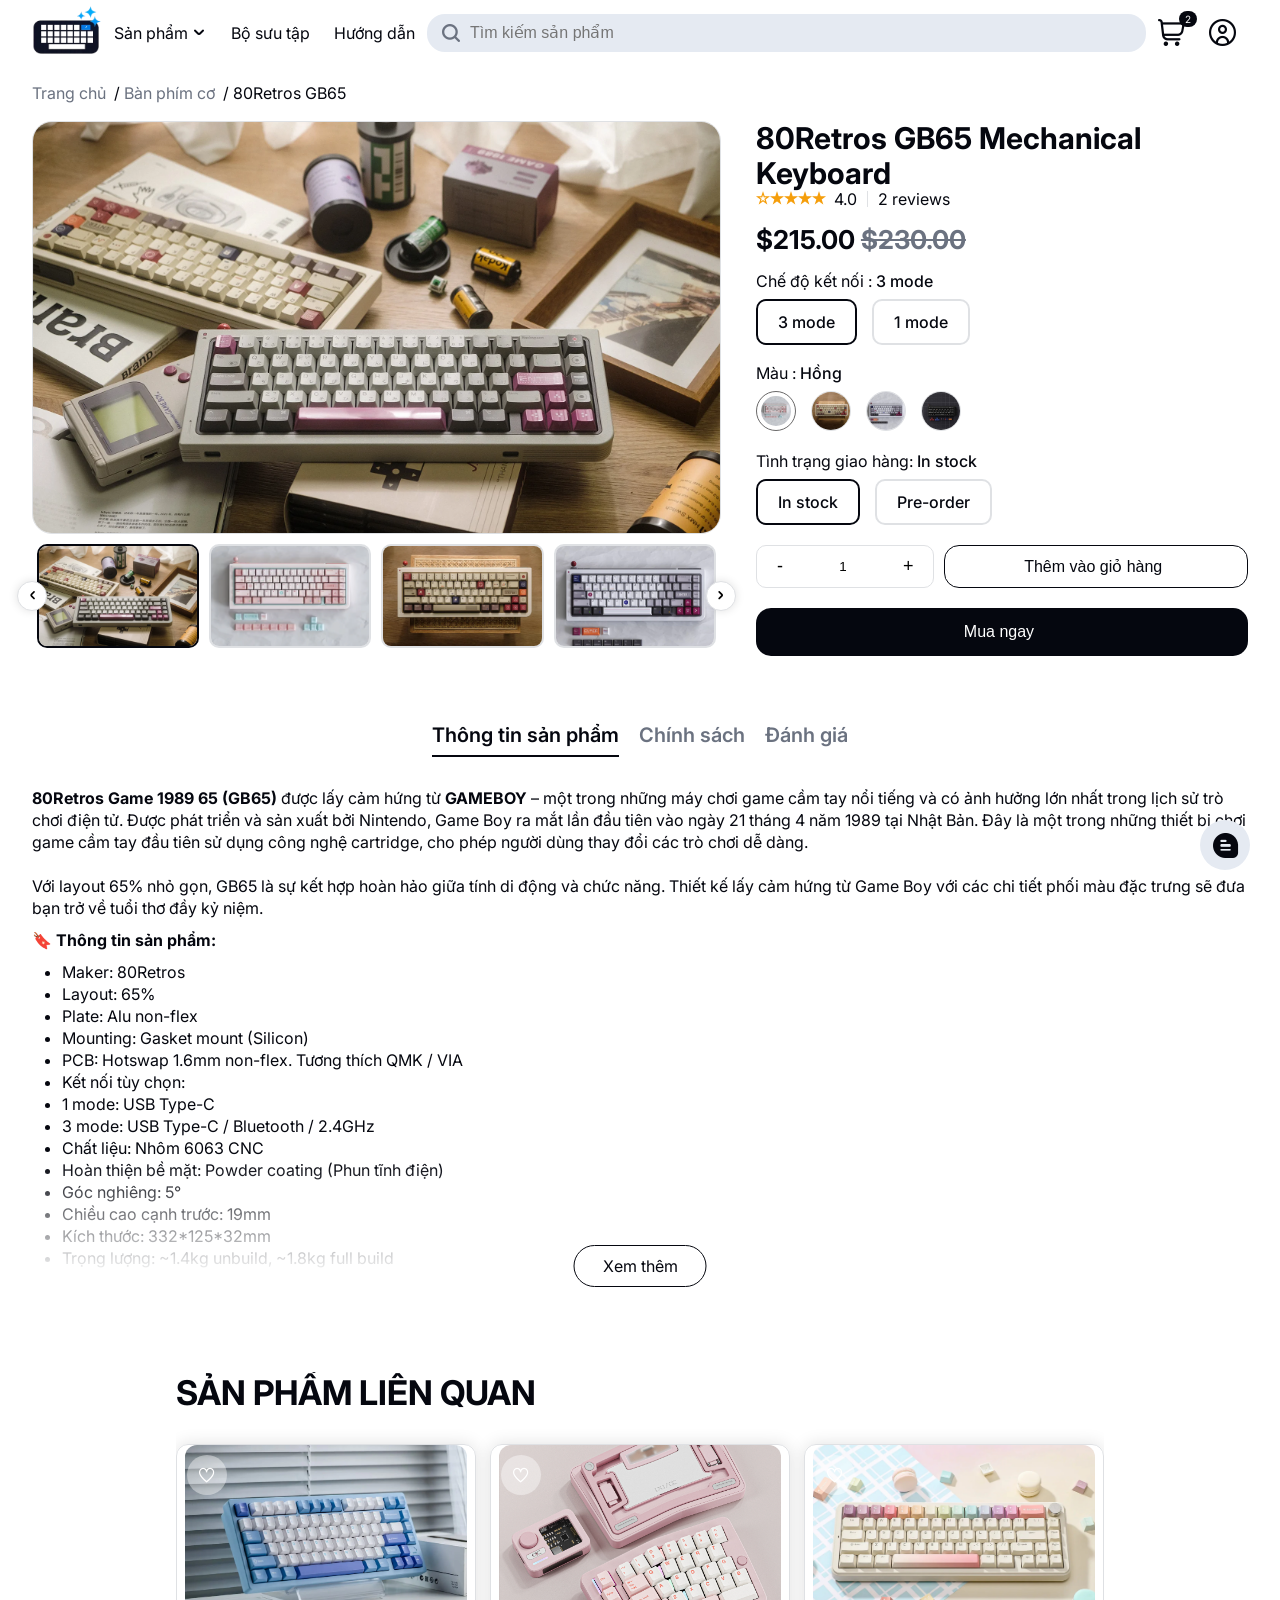
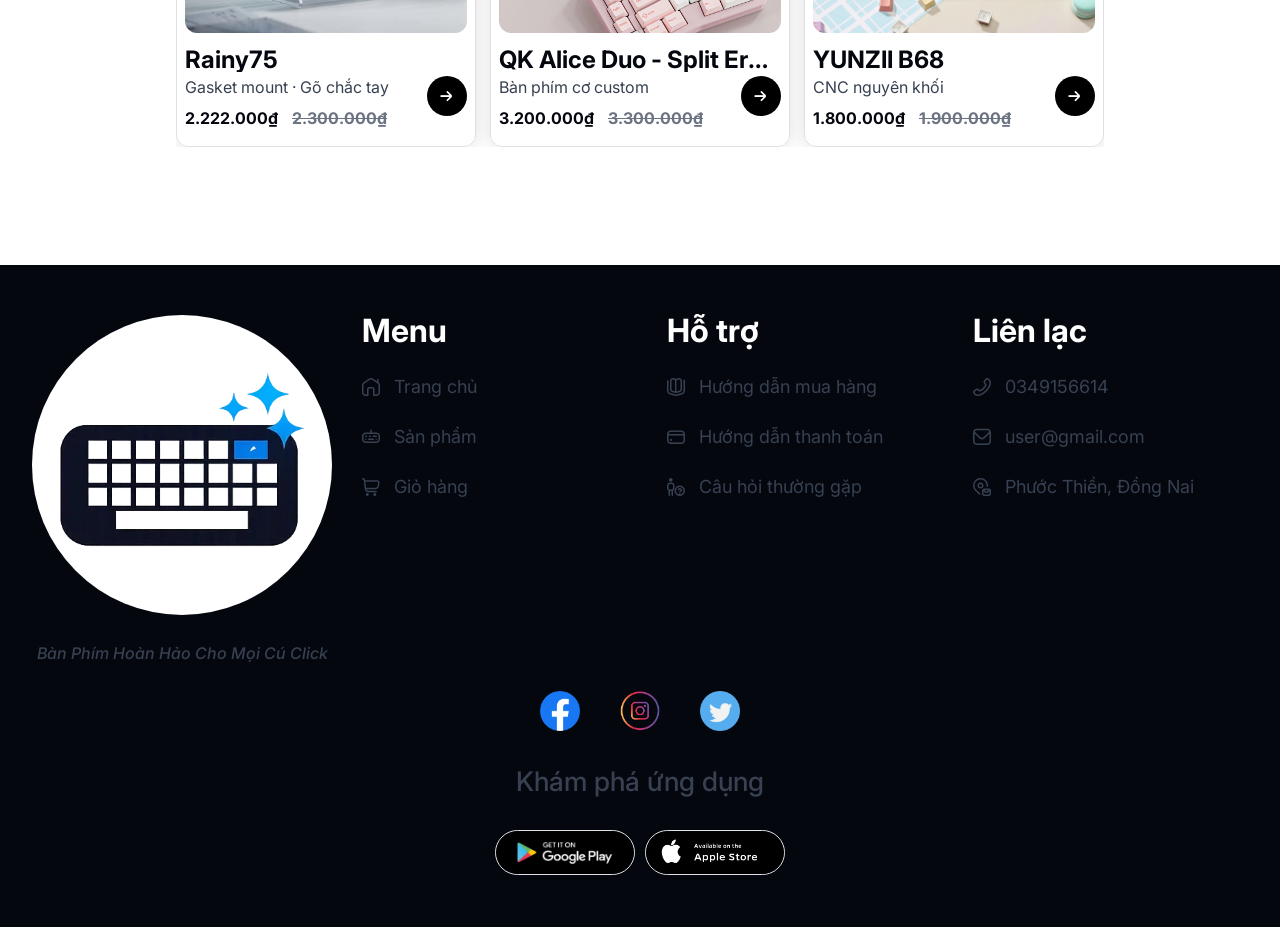
==== commit b09e7820: "refactor: move header sidebar to outside" ====
--- a/detail.html
+++ b/detail.html
@@ -23,109 +23,10 @@
         <div class="wrapper">
             <!-- header : start -->
             <header class="container header">
-                <!-- sidebar : start -->
-                <input
-                    class="toggle-sidebar"
-                    id="toggle-sidebar"
-                    type="checkbox"
-                />
                 <label class="header__trigger-sidebar" for="toggle-sidebar">
                     <i class="fi fi-br-menu-burger"></i>
                 </label>
-                <label for="toggle-sidebar" class="modal"></label>
-                <aside class="sidebar">
-                    <div class="header-sidebar">
-                        <div class="header-sidebar__search">
-                            <label for="search">
-                                <i class="fi fi-br-search"></i>
-                            </label>
-                            <input
-                                id="search"
-                                name="search"
-                                placeholder="Tìm kiếm sản phẩm"
-                            />
-                        </div>
-
-                        <nav class="header-sidebar__nav mt-2">
-                            <ul class="header-sidebar__nav-list">
-                                <li>
-                                    <details class="header-sidebar__details">
-                                        <summary
-                                            class="header-sidebar__details-trigger"
-                                        >
-                                            <span>Sản phẩm</span>
-
-                                            <i
-                                                class="angle-down fi fi-br-angle-small-down"
-                                            ></i>
-                                            <i
-                                                class="angle-up fi fi-br-angle-small-up"
-                                            ></i>
-                                        </summary>
-                                        <ul
-                                            class="header-sidebar__details-content"
-                                        >
-                                            <li>
-                                                <a
-                                                    class="header-sidebar__link"
-                                                    href="./products.html"
-                                                >
-                                                    Bàn phím
-                                                </a>
-                                            </li>
-                                            <li>
-                                                <a
-                                                    class="header-sidebar__link"
-                                                    href="./products.html"
-                                                >
-                                                    Keycap
-                                                </a>
-                                            </li>
-                                            <li>
-                                                <a
-                                                    class="header-sidebar__link"
-                                                    href="./products.html"
-                                                >
-                                                    Switch
-                                                </a>
-                                            </li>
-
-                                            <li>
-                                                <a
-                                                    class="header-sidebar__link"
-                                                    href="./products.html"
-                                                >
-                                                    Dụng cụ hỗ trợ
-                                                </a>
-                                            </li>
-                                        </ul>
-                                    </details>
-                                </li>
-                                <li>
-                                    <a class="header-sidebar__link" href="">
-                                        Bộ sưu tập
-                                    </a>
-                                </li>
-                                <li>
-                                    <a class="header-sidebar__link" href="">
-                                        Hướng dẫn
-                                    </a>
-                                </li>
-                            </ul>
-                        </nav>
-                        <a class="header-sidebar__tail" href="./sign-up.html">
-                            <div class="header-sidebar__user">
-                                <i class="fi fi-rr-circle-user"></i>
-                                <span>Đăng ký / Đăng nhập</span>
-                            </div>
-
-                            <i
-                                class="header-sidebar__setting fi fi-sr-settings"
-                            ></i>
-                        </a>
-                    </div>
-                </aside>
-                <!-- sidebar : end -->
+
                 <!-- logo : start -->
                 <a href="/">
                     <img
@@ -337,7 +238,7 @@
                     <div
                         class="header__action header__action--user dropdown-wrap"
                     >
-                        <a href="./sign-up.html">
+                        <a href="./sign-up.html" class="header__action-icon">
                             <i class="fi fi-rr-circle-user"></i>
                         </a>
                         <ul class="dropdown user-dropdown">
@@ -1228,6 +1129,100 @@
                 </div>
             </footer>
             <!-- footer : end -->
+            <!-- sidebar : start -->
+            <input class="toggle-sidebar" id="toggle-sidebar" type="checkbox" />
+            <label for="toggle-sidebar" class="modal"></label>
+            <aside class="sidebar">
+                <div class="header-sidebar">
+                    <div class="header-sidebar__search">
+                        <label for="search">
+                            <i class="fi fi-br-search"></i>
+                        </label>
+                        <input
+                            id="search"
+                            name="search"
+                            placeholder="Tìm kiếm sản phẩm"
+                        />
+                    </div>
+
+                    <nav class="header-sidebar__nav mt-2">
+                        <ul class="header-sidebar__nav-list">
+                            <li>
+                                <details class="header-sidebar__details">
+                                    <summary
+                                        class="header-sidebar__details-trigger"
+                                    >
+                                        <span>Sản phẩm</span>
+
+                                        <i
+                                            class="angle-down fi fi-br-angle-small-down"
+                                        ></i>
+                                        <i
+                                            class="angle-up fi fi-br-angle-small-up"
+                                        ></i>
+                                    </summary>
+                                    <ul class="header-sidebar__details-content">
+                                        <li>
+                                            <a
+                                                class="header-sidebar__link"
+                                                href="./products.html"
+                                            >
+                                                Bàn phím
+                                            </a>
+                                        </li>
+                                        <li>
+                                            <a
+                                                class="header-sidebar__link"
+                                                href="./products.html"
+                                            >
+                                                Keycap
+                                            </a>
+                                        </li>
+                                        <li>
+                                            <a
+                                                class="header-sidebar__link"
+                                                href="./products.html"
+                                            >
+                                                Switch
+                                            </a>
+                                        </li>
+
+                                        <li>
+                                            <a
+                                                class="header-sidebar__link"
+                                                href="./products.html"
+                                            >
+                                                Dụng cụ hỗ trợ
+                                            </a>
+                                        </li>
+                                    </ul>
+                                </details>
+                            </li>
+                            <li>
+                                <a class="header-sidebar__link" href="">
+                                    Bộ sưu tập
+                                </a>
+                            </li>
+                            <li>
+                                <a class="header-sidebar__link" href="">
+                                    Hướng dẫn
+                                </a>
+                            </li>
+                        </ul>
+                    </nav>
+                    <a class="header-sidebar__tail" href="./sign-up.html">
+                        <div class="header-sidebar__user">
+                            <i class="fi fi-rr-circle-user"></i>
+                            <span>Đăng ký / Đăng nhập</span>
+                        </div>
+
+                        <i
+                            class="header-sidebar__setting fi fi-sr-settings"
+                        ></i>
+                    </a>
+                </div>
+            </aside>
+            <!-- sidebar : end -->
             <!-- chat : start -->
             <div class="chat">
                 <label for="toggle-chat-box" class="chat__trigger center">
--- a/assets/css/main.css
+++ b/assets/css/main.css
@@ -74,7 +74,7 @@
 a {
     display: block;
     text-decoration: none;
-    color: black;
+    color: var(--primary-color);
 }
 i {
     display: flex;
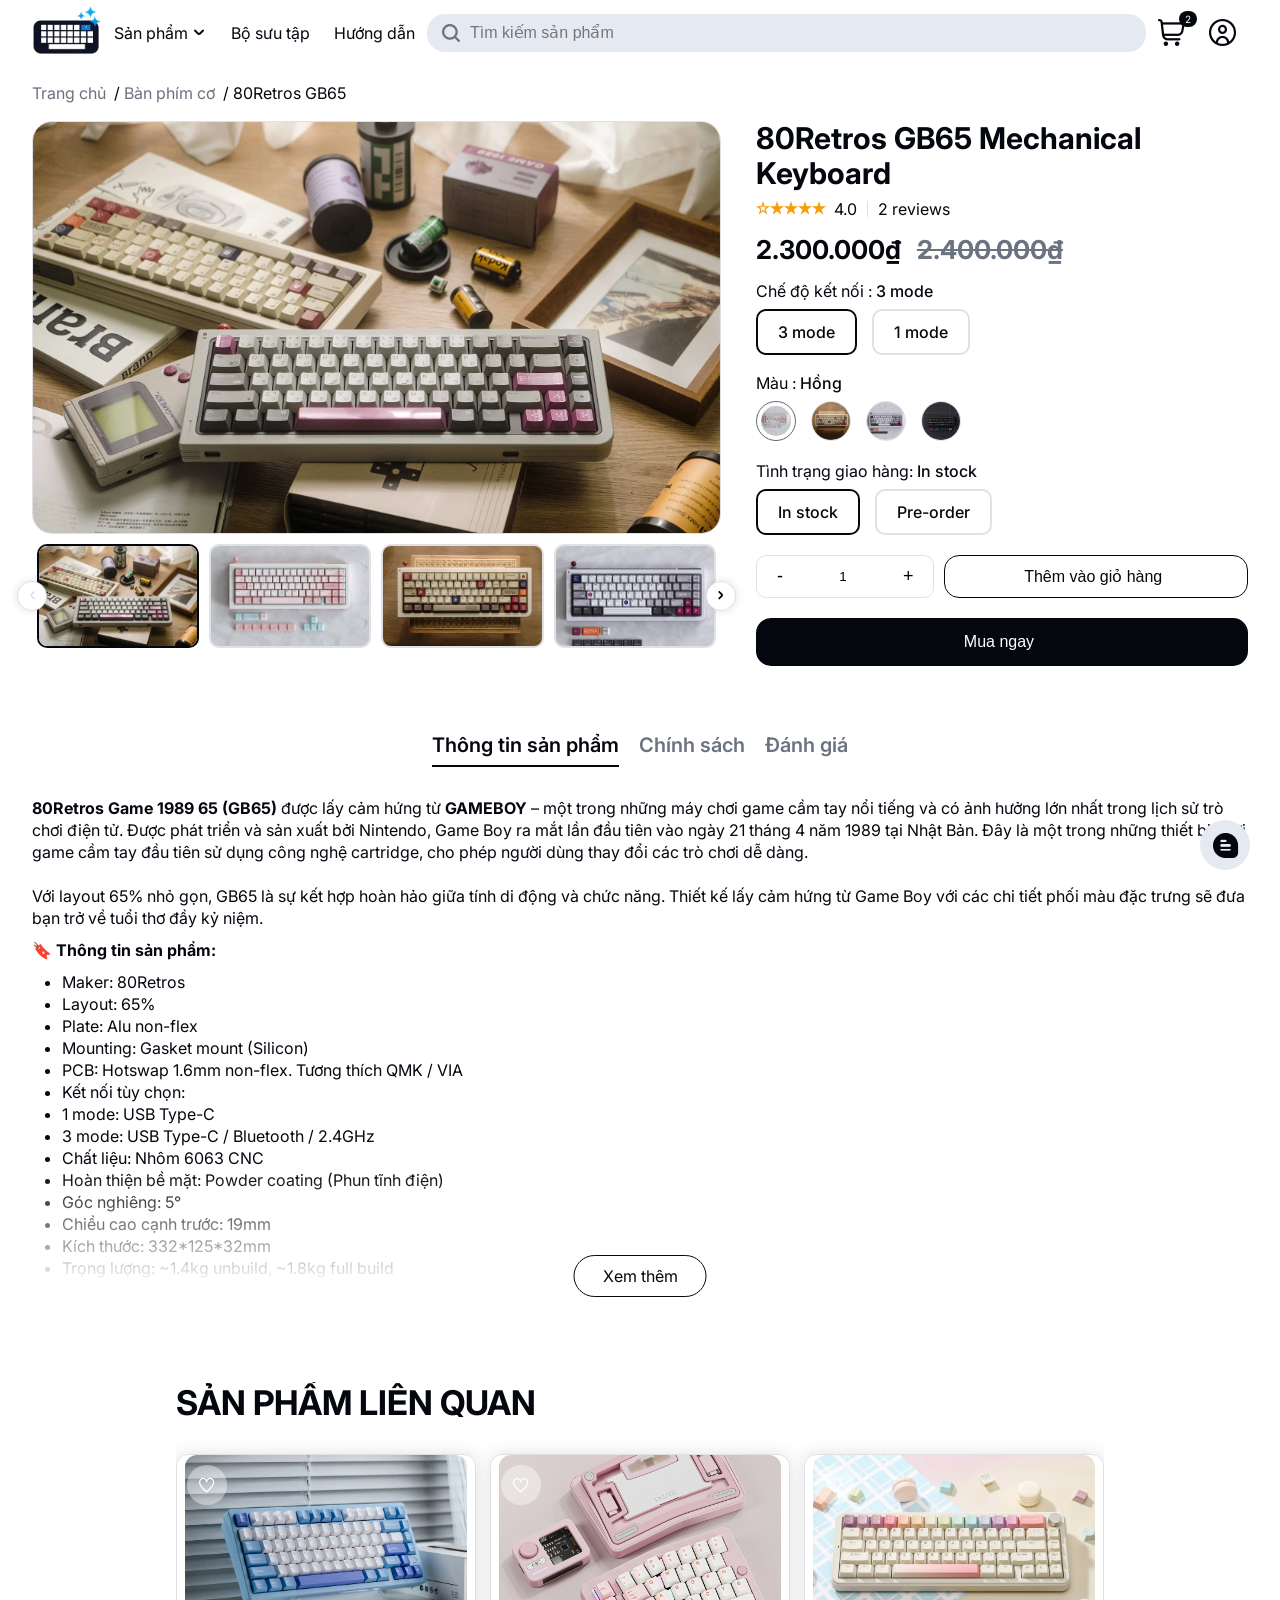
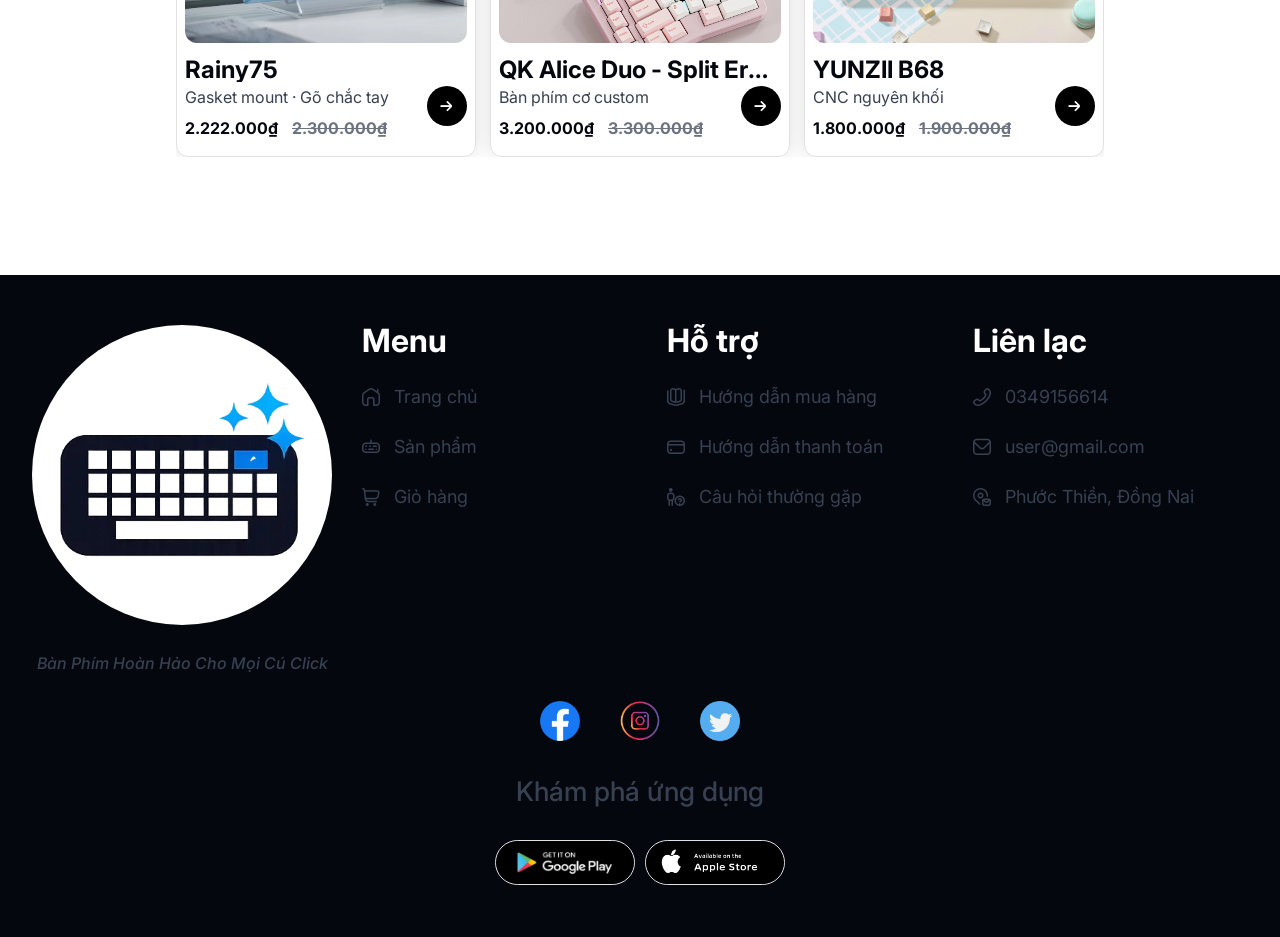
==== commit b5aefd4c: "feat: add drag to change image for product detail gallery" ====
--- a/detail.html
+++ b/detail.html
@@ -290,16 +290,13 @@
                         </div>
                         <div class="gallery-carousel">
                             <ul class="gallery-carousel__viewport mt-1">
-                                <li
-                                    class="gallery-carousel__item gallery-carousel__item--active"
-                                >
+                                <li class="gallery-carousel__item">
                                     <div
                                         class="gallery-carousel__img gallery-carousel__img--active"
                                     >
                                         <img
                                             loading="lazy"
                                             alt="keyboard"
-                                            draggable="false"
                                             src="./assets/imgs/keyboards/80Retros-GB65/1.webp"
                                         />
                                     </div>
@@ -309,7 +306,6 @@
                                         <img
                                             loading="lazy"
                                             alt="keyboard"
-                                            draggable="false"
                                             src="./assets/imgs/keyboards/80Retros-GB65/pink.webp"
                                         />
                                     </div>
@@ -320,7 +316,6 @@
                                         <img
                                             loading="lazy"
                                             alt="keyboard"
-                                            draggable="false"
                                             src="./assets/imgs/keyboards/80Retros-GB65/warm-gray.webp"
                                         />
                                     </div>
@@ -330,7 +325,6 @@
                                         <img
                                             loading="lazy"
                                             alt="keyboard"
-                                            draggable="false"
                                             src="./assets/imgs/keyboards/80Retros-GB65/cool-grey.webp"
                                         />
                                     </div>
@@ -340,7 +334,6 @@
                                         <img
                                             loading="lazy"
                                             alt="keyboard"
-                                            draggable="false"
                                             src="./assets/imgs/keyboards/80Retros-GB65/black.webp"
                                         />
                                     </div>
@@ -350,7 +343,6 @@
                                         <img
                                             loading="lazy"
                                             alt="keyboard"
-                                            draggable="false"
                                             src="./assets/imgs/keyboards/80Retros-GB65/2.webp"
                                         />
                                     </div>
@@ -358,7 +350,7 @@
                             </ul>
 
                             <button
-                                class="gallery-carousel__btn center gallery-carousel__btn--prev"
+                                class="gallery-carousel__btn center gallery-carousel__btn--prev gallery-carousel__btn--disable"
                             >
                                 <i class="fi fi-sr-angle-small-left"></i>
                             </button>
@@ -370,7 +362,7 @@
                         </div>
                     </div>
                     <form class="product-detail__info">
-                        <h3 class="product__name">
+                        <h3 class="product__name mb-1">
                             80Retros GB65 Mechanical Keyboard
                         </h3>
                         <div class="product__state-bar mb-2">
@@ -389,8 +381,12 @@
                         </div>
 
                         <div class="product__price product__price--detail my-2">
-                            <span class="product__sale-price">$215.00</span>
-                            <span class="product__origin-price">$230.00</span>
+                            <span class="product__sale-price me-1">
+                                2.300.000₫
+                            </span>
+                            <span class="product__origin-price">
+                                2.400.000₫
+                            </span>
                         </div>
                         <div class="product__group my-2">
                             <div class="product__label">
@@ -572,7 +568,7 @@
                 <!-- product detail : end -->
 
                 <!-- tabs : start -->
-                <section class="tabs reveal">
+                <section id="tabs" class="tabs reveal">
                     <nav class="tabs__nav">
                         <ul class="tabs__nav-list">
                             <li
--- a/assets/css/main.css
+++ b/assets/css/main.css
@@ -55,6 +55,7 @@
     overflow-x: hidden;
     font-family: "Inter", sans-serif;
 }
+
 .center {
     display: flex;
     justify-content: center;
--- a/assets/css/components/product.css
+++ b/assets/css/components/product.css
@@ -9,6 +9,16 @@
     padding: 0 var(--padding);
     width: var(--product-width);
     flex-shrink: 0;
+}
+.product,
+.product a,
+.product img {
+    user-drag: none;
+    -webkit-user-drag: none;
+    user-select: none;
+    -moz-user-select: none;
+    -webkit-user-select: none;
+    -ms-user-select: none;
 }
 .product + .product {
     margin-left: var(--space);
@@ -99,6 +109,7 @@
 
 /* products carousel */
 .products-carousel {
+    touch-action: pan-y;
     display: flex;
     flex-direction: column;
     align-items: center;
@@ -111,7 +122,7 @@
 .products-carousel__track {
     display: flex;
     flex-wrap: nowrap;
-    transition: all ease 0.6s;
+    transition: all ease 0.8s;
 }
 /* pagination */
 .products-carousel__pagination {
--- a/assets/css/pages/detail.css
+++ b/assets/css/pages/detail.css
@@ -1,4 +1,4 @@
-/* product detail */
+/* product detail : start*/
 .product-detail {
     display: flex;
     gap: 35px;
@@ -17,12 +17,22 @@
     overflow: hidden;
     aspect-ratio: 5 / 3;
     border: 1px solid var(--border-color);
-}
-.product-detail__big-img img {
+    touch-action: pan-y;
+}
+
+.product-detail__big-img img,
+.gallery-carousel__item img {
     width: 100%;
     height: 100%;
     object-fit: cover;
-}
+    user-drag: none;
+    -webkit-user-drag: none;
+    user-select: none;
+    -moz-user-select: none;
+    -webkit-user-select: none;
+    -ms-user-select: none;
+}
+
 .gallery-carousel {
     position: relative;
 }
@@ -31,6 +41,7 @@
     display: flex;
     flex-wrap: nowrap;
     overflow: hidden;
+    touch-action: pan-y;
 }
 .gallery-carousel__item {
     flex-shrink: 0;
@@ -49,11 +60,7 @@
     border: 2px solid var(--border-color);
     cursor: pointer;
 }
-.gallery-carousel__item img {
-    width: 100%;
-    height: 100%;
-    object-fit: cover;
-}
+
 .gallery-carousel__img--active {
     border-color: var(--primary-color);
 }
@@ -73,6 +80,15 @@
     background-color: var(--white);
     box-shadow: 0px 0 10px rgba(0, 0, 0, 0.12);
 }
+.gallery-carousel__btn:hover {
+    box-shadow: 0 0 15px rgba(0, 0, 0, 0.6);
+}
+.gallery-carousel__btn--disable {
+    color: var(--border-color);
+}
+.gallery-carousel__btn--disable:hover {
+    box-shadow: none;
+}
 .gallery-carousel__btn--prev {
     left: 0;
     transform: translate(-50%, -50%);
@@ -197,8 +213,9 @@
     background-color: var(--primary-color);
     padding: 15px 0;
 }
-
-/* tabs */
+/* product detail : end*/
+
+/* tabs : start*/
 .tabs {
     margin: 60px 0;
 }
@@ -283,3 +300,5 @@
 .desc-tab:has(#toggle-see-more:checked) {
     height: auto;
 }
+
+/* tabs : end*/
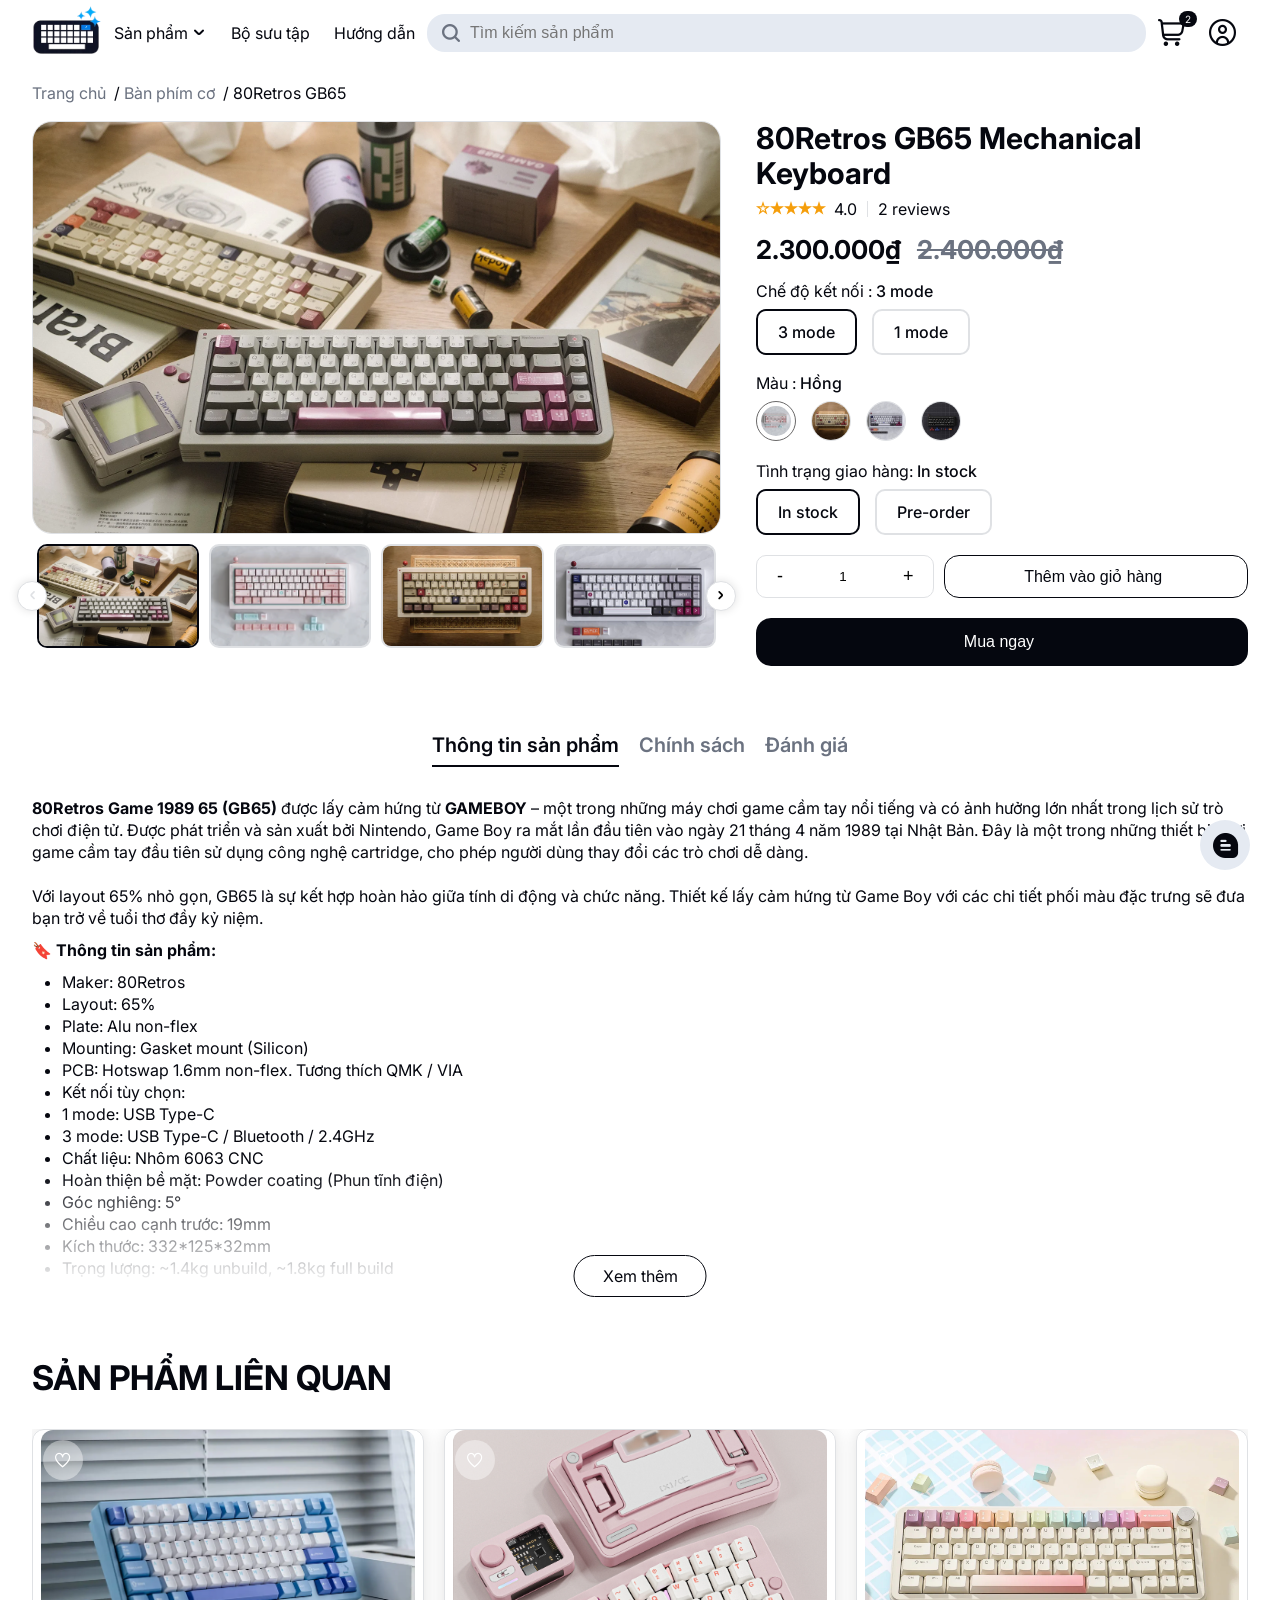
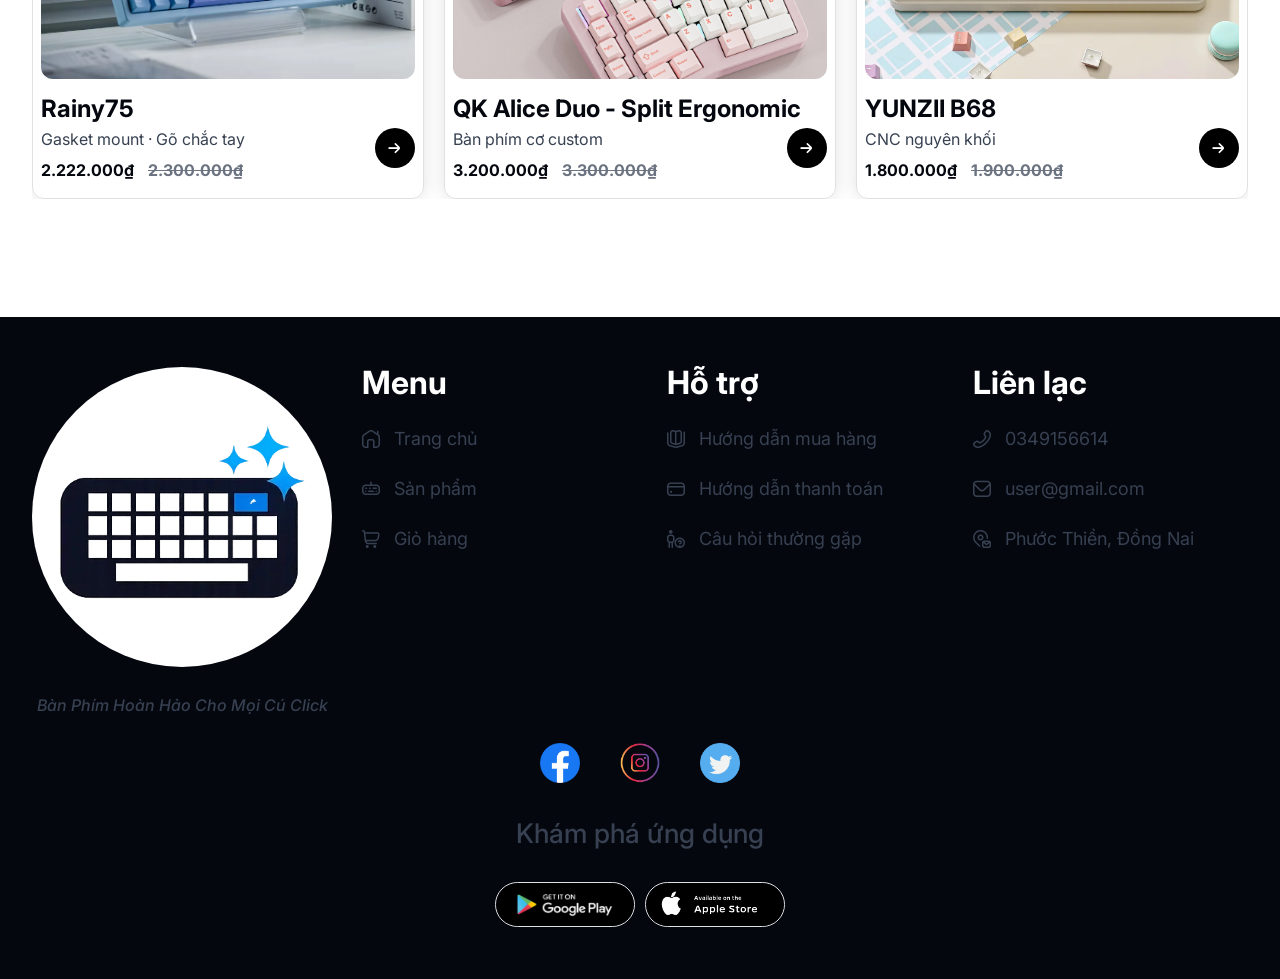
==== commit cb0b4942: "refactor: improve product carousel logic" ====
--- a/detail.html
+++ b/detail.html
@@ -671,11 +671,8 @@
                 <!-- suggest product : start -->
                 <section class="suggest">
                     <div class="products-carousel my-3">
+                        <h3 class="title mb-3 reveal">SẢN PHẨM LIÊN QUAN</h3>
                         <div class="products-carousel__viewport">
-                            <h3 class="title mb-3 reveal">
-                                SẢN PHẨM LIÊN QUAN
-                            </h3>
-
                             <div class="products-carousel__track">
                                 <div class="product">
                                     <a href="./detail.html">
--- a/assets/css/main.css
+++ b/assets/css/main.css
@@ -201,7 +201,9 @@
     display: block;
     opacity: 0;
     transform: translateY(40px);
-    transition: all ease 0.6s;
+    transition:
+        transform 0.6s ease,
+        opacity 0.6s ease;
 }
 
 .reveal--show {
--- a/assets/css/components/product.css
+++ b/assets/css/components/product.css
@@ -1,14 +1,12 @@
 .product {
-    --product-width: 300px;
-    --space: 14px;
     --padding: 8px;
     position: relative;
     box-shadow: 0 0 17px rgba(0, 0, 0, 0.12);
     border: 1px solid var(--border-color);
     border-radius: 12px;
-    padding: 0 var(--padding);
+    padding: 0 8px;
     width: var(--product-width);
-    flex-shrink: 0;
+    flex: 0 0 auto;
 }
 .product,
 .product a,
@@ -20,9 +18,7 @@
     -webkit-user-select: none;
     -ms-user-select: none;
 }
-.product + .product {
-    margin-left: var(--space);
-}
+
 .product__imgs {
     display: flex;
     overflow: hidden;
@@ -37,7 +33,7 @@
     object-fit: cover;
 }
 .product__imgs img:first-child {
-    transition: all ease 0.5s;
+    transition: margin-left ease 0.5s;
 }
 .product__imgs:hover img:first-child {
     margin-left: -100%;
@@ -63,6 +59,7 @@
 .product__title {
     font-weight: 700;
     font-size: 2.4rem;
+    line-height: 30px;
     margin: 15px 0 7px 0;
     text-wrap: nowrap;
     overflow: hidden;
@@ -100,7 +97,7 @@
     font-size: 2rem;
 }
 .product__btn i::before {
-    transition: all 0.3s ease;
+    transition: rotate 0.3s ease;
 }
 
 .product__btn:hover i::before {
@@ -109,24 +106,27 @@
 
 /* products carousel */
 .products-carousel {
+    --product-width: 300px;
+    --gap: 20px;
     touch-action: pan-y;
-    display: flex;
-    flex-direction: column;
-    align-items: center;
 }
 .products-carousel__viewport {
     width: 100%;
+    margin: 25px auto;
     overflow: hidden;
-    margin: 25px auto;
 }
 .products-carousel__track {
     display: flex;
     flex-wrap: nowrap;
-    transition: all ease 0.8s;
+    transition: transform ease 0.8s;
+    gap: var(--gap);
 }
 /* pagination */
 .products-carousel__pagination {
     display: flex;
+    width: fit-content;
+    gap: 8px;
+    margin: 0 auto;
 }
 .products-carousel__pagination-item {
     width: 13px;
@@ -136,9 +136,7 @@
     transition: width ease 0.3s;
     cursor: pointer;
 }
-.products-carousel__pagination-item + .products-carousel__pagination-item {
-    margin-left: 8px;
-}
+
 .products-carousel__pagination-item--active {
     width: 40px;
     border-radius: 20px;
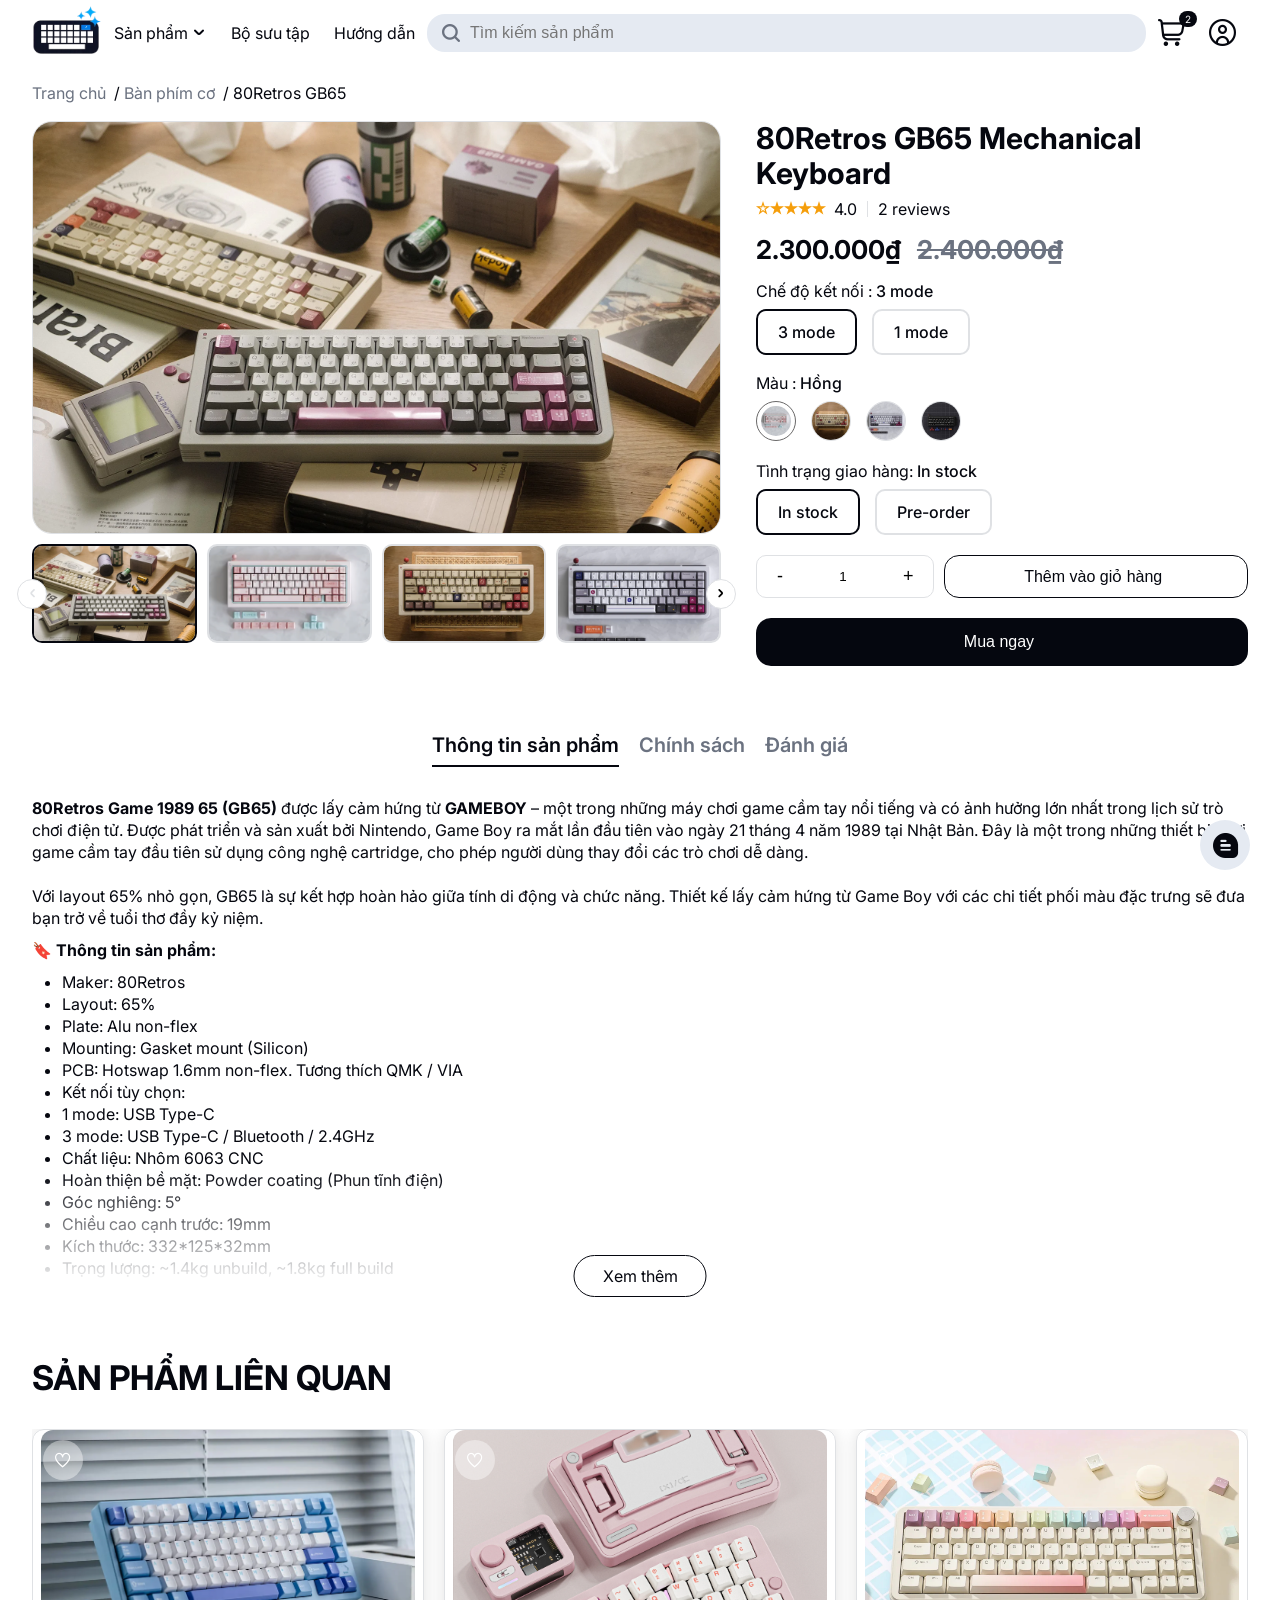
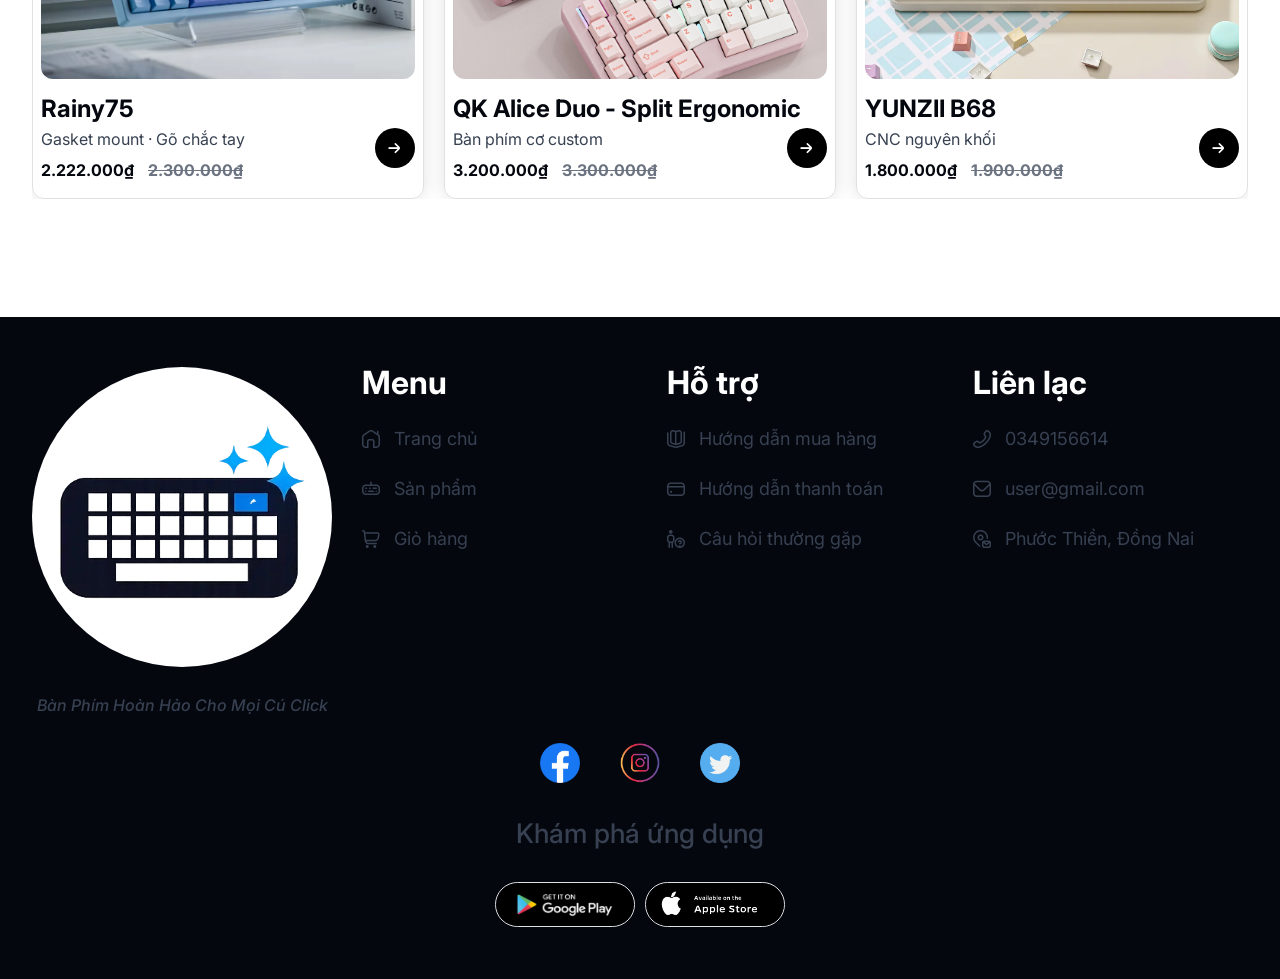
==== commit ce6d34f3: "refactor: improve gallery carousel" ====
--- a/detail.html
+++ b/detail.html
@@ -289,10 +289,10 @@
                             />
                         </div>
                         <div class="gallery-carousel">
-                            <ul class="gallery-carousel__viewport mt-1">
-                                <li class="gallery-carousel__item">
+                            <div class="gallery-carousel__viewport mt-1">
+                                <div class="gallery-carousel__track">
                                     <div
-                                        class="gallery-carousel__img gallery-carousel__img--active"
+                                        class="gallery-carousel__item gallery-carousel__item--active"
                                     >
                                         <img
                                             loading="lazy"
@@ -300,54 +300,44 @@
                                             src="./assets/imgs/keyboards/80Retros-GB65/1.webp"
                                         />
                                     </div>
-                                </li>
-                                <li class="gallery-carousel__item">
-                                    <div class="gallery-carousel__img">
+                                    <div class="gallery-carousel__item">
                                         <img
                                             loading="lazy"
                                             alt="keyboard"
                                             src="./assets/imgs/keyboards/80Retros-GB65/pink.webp"
                                         />
                                     </div>
-                                </li>
-
-                                <li class="gallery-carousel__item">
-                                    <div class="gallery-carousel__img">
+
+                                    <div class="gallery-carousel__item">
                                         <img
                                             loading="lazy"
                                             alt="keyboard"
                                             src="./assets/imgs/keyboards/80Retros-GB65/warm-gray.webp"
                                         />
                                     </div>
-                                </li>
-                                <li class="gallery-carousel__item">
-                                    <div class="gallery-carousel__img">
+                                    <div class="gallery-carousel__item">
                                         <img
                                             loading="lazy"
                                             alt="keyboard"
                                             src="./assets/imgs/keyboards/80Retros-GB65/cool-grey.webp"
                                         />
                                     </div>
-                                </li>
-                                <li class="gallery-carousel__item">
-                                    <div class="gallery-carousel__img">
+                                    <div class="gallery-carousel__item">
                                         <img
                                             loading="lazy"
                                             alt="keyboard"
                                             src="./assets/imgs/keyboards/80Retros-GB65/black.webp"
                                         />
                                     </div>
-                                </li>
-                                <li class="gallery-carousel__item">
-                                    <div class="gallery-carousel__img">
+                                    <div class="gallery-carousel__item">
                                         <img
                                             loading="lazy"
                                             alt="keyboard"
                                             src="./assets/imgs/keyboards/80Retros-GB65/2.webp"
                                         />
                                     </div>
-                                </li>
-                            </ul>
+                                </div>
+                            </div>
 
                             <button
                                 class="gallery-carousel__btn center gallery-carousel__btn--prev gallery-carousel__btn--disable"
--- a/assets/css/main.css
+++ b/assets/css/main.css
@@ -52,15 +52,12 @@
     font-size: 1.6rem;
     color: var(--primary-text-color);
     font-weight: 400;
-    overflow-x: hidden;
     font-family: "Inter", sans-serif;
 }
-
-.center {
-    display: flex;
-    justify-content: center;
-    align-items: center;
-}
+html {
+    scroll-behavior: smooth;
+}
+
 input {
     border: none;
 }
@@ -76,6 +73,7 @@
     display: block;
     text-decoration: none;
     color: var(--primary-color);
+    cursor: pointer;
 }
 i {
     display: flex;
--- a/assets/css/pages/detail.css
+++ b/assets/css/pages/detail.css
@@ -11,11 +11,12 @@
 }
 .product-detail__gallery {
     flex: 1.4;
+    min-width: 0;
 }
 .product-detail__big-img {
     border-radius: 20px;
     overflow: hidden;
-    aspect-ratio: 5 / 3;
+    aspect-ratio: 5/3;
     border: 1px solid var(--border-color);
     touch-action: pan-y;
 }
@@ -38,38 +39,42 @@
 }
 
 .gallery-carousel__viewport {
-    display: flex;
-    flex-wrap: nowrap;
+    --item-width: 160px;
+    --gap: 10px;
     overflow: hidden;
     touch-action: pan-y;
 }
+@media (max-width: 550px) {
+    .gallery-carousel__viewport {
+        --item-width: 100px;
+    }
+}
+.gallery-carousel__track {
+    display: flex;
+    flex-wrap: nowrap;
+    gap: var(--gap);
+    transition: transform 0.6s ease;
+}
 .gallery-carousel__item {
     flex-shrink: 0;
-    width: 25%;
+    width: var(--item-width);
     aspect-ratio: 5/3;
-    padding: 0 5px;
-}
-.gallery-carousel__item:first-child {
-    transition: all ease 0.6s;
-}
-.gallery-carousel__img {
+    cursor: pointer;
+    border: 2px solid var(--border-color);
     border-radius: 10px;
     overflow: hidden;
+}
+
+.gallery-carousel__item img {
     width: 100%;
     height: 100%;
-    border: 2px solid var(--border-color);
-    cursor: pointer;
-}
-
-.gallery-carousel__img--active {
+    object-fit: cover;
+}
+
+.gallery-carousel__item--active {
     border-color: var(--primary-color);
 }
 
-@media (max-width: 600px) {
-    .gallery-carousel__item {
-        width: 33.3333334%;
-    }
-}
 .gallery-carousel__btn {
     width: 30px;
     height: 30px;
@@ -78,7 +83,6 @@
     position: absolute;
     top: 50%;
     background-color: var(--white);
-    box-shadow: 0px 0 10px rgba(0, 0, 0, 0.12);
 }
 .gallery-carousel__btn:hover {
     box-shadow: 0 0 15px rgba(0, 0, 0, 0.6);
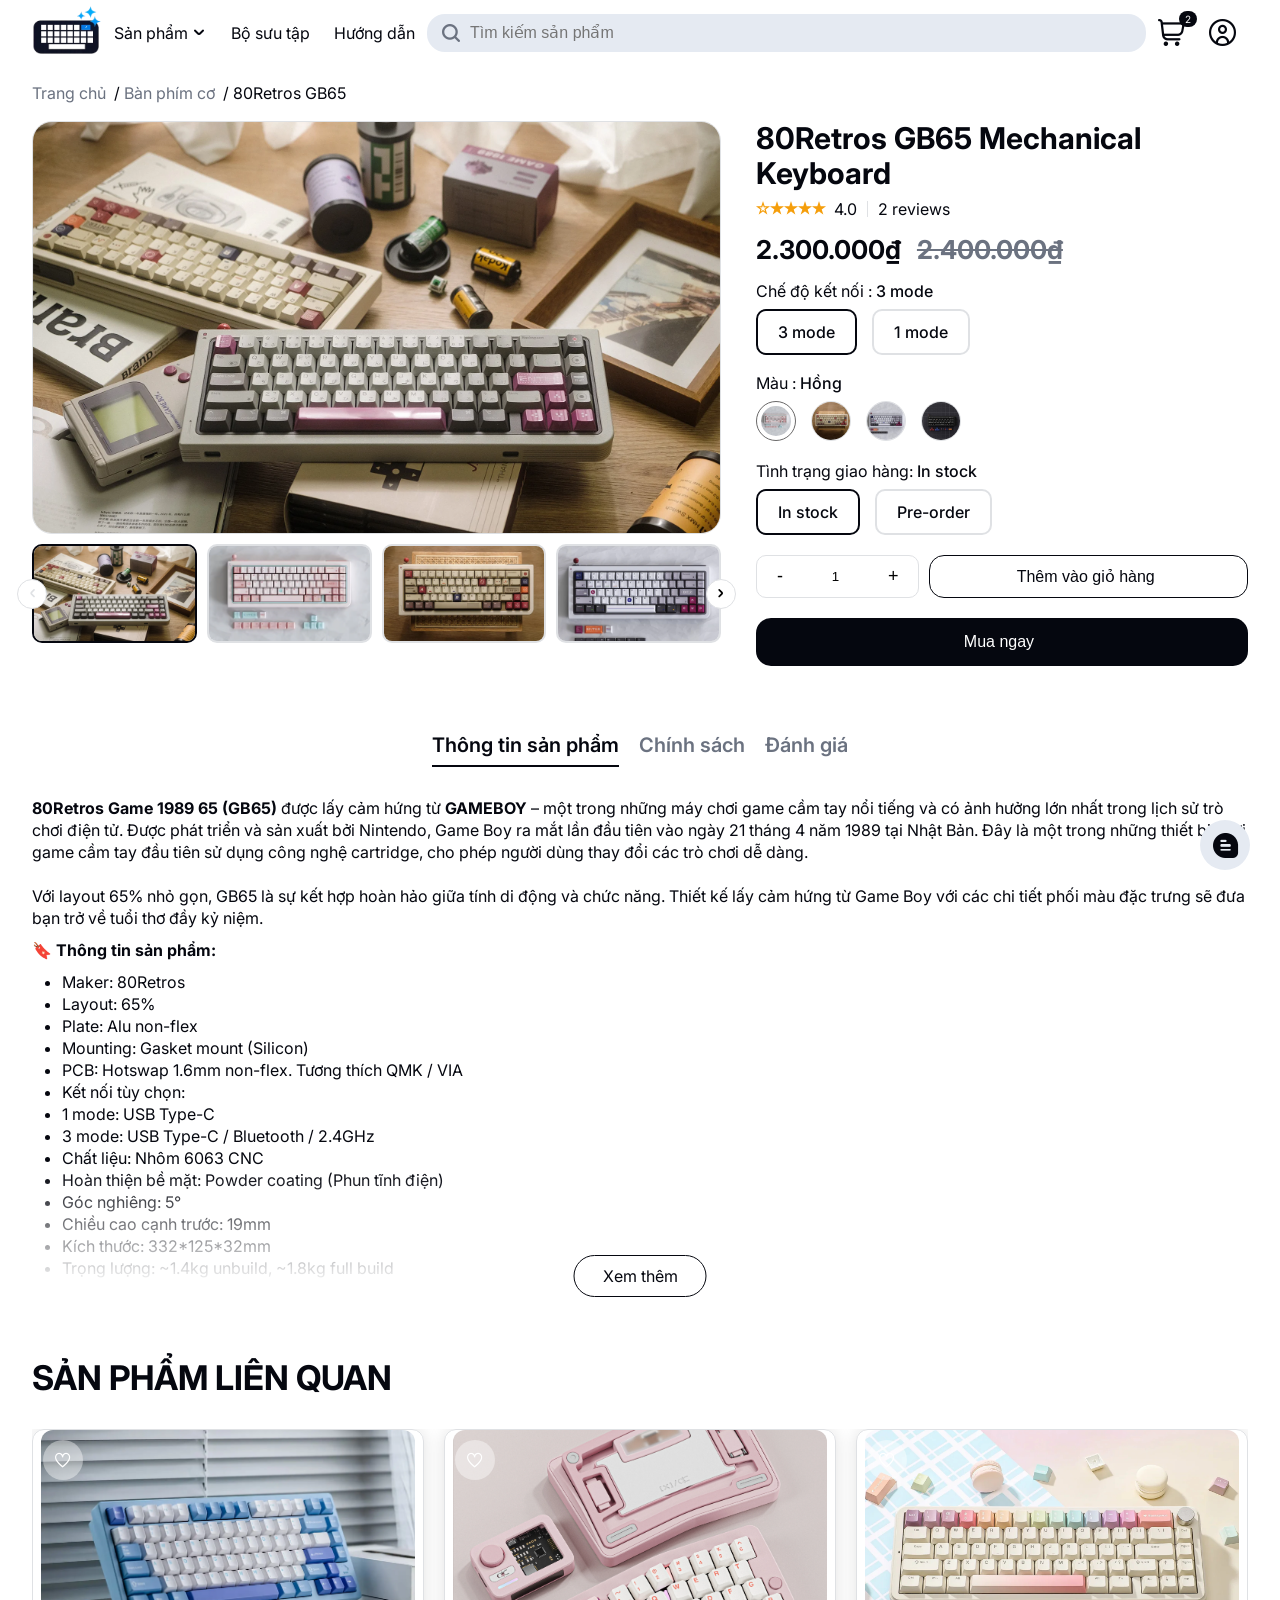
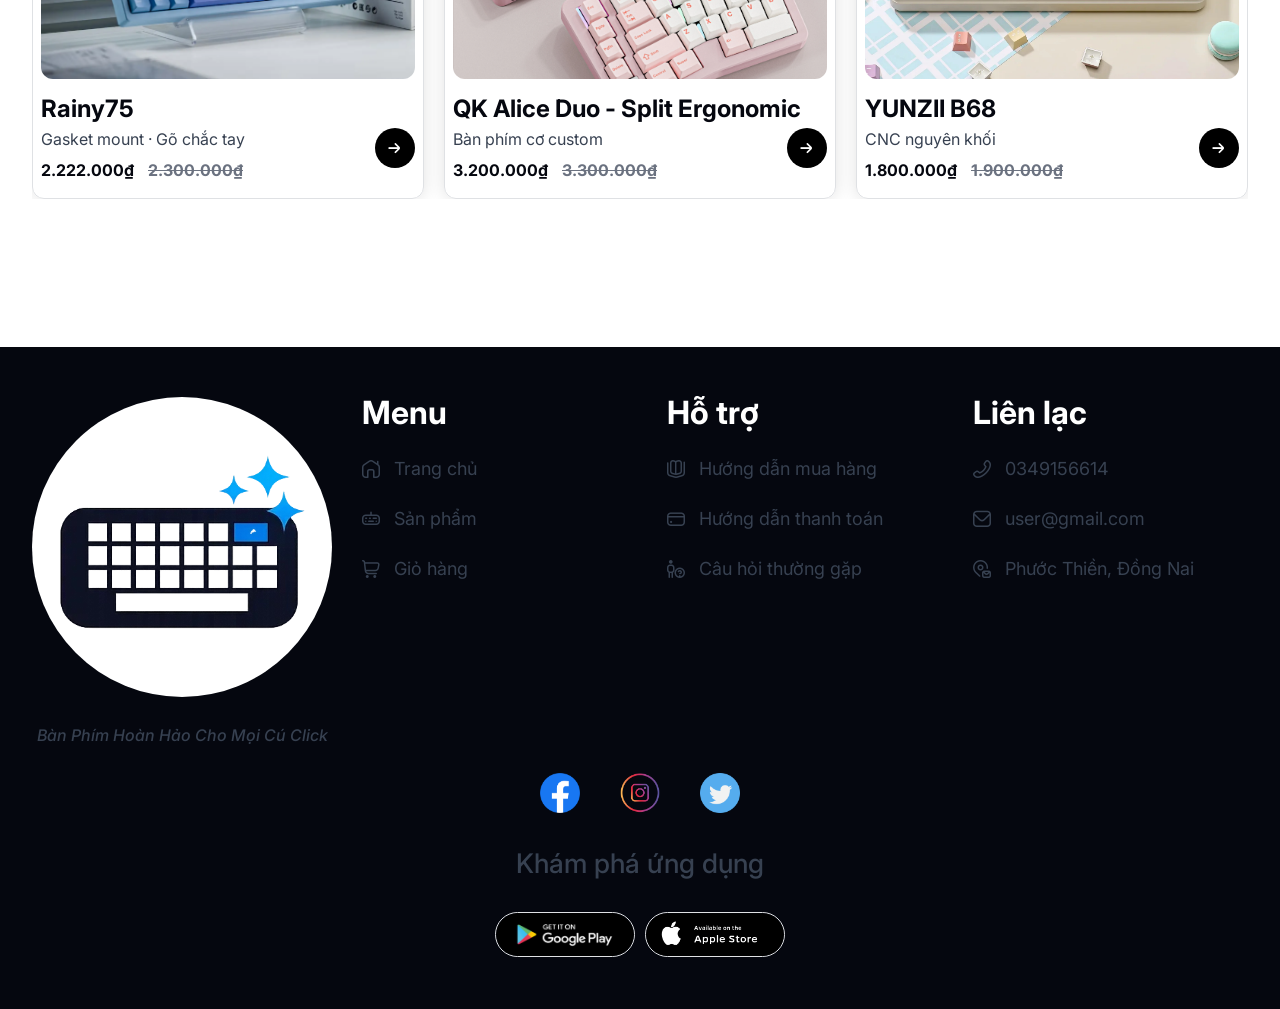
==== commit 2509900e: "feat: add UI cart page" ====
--- a/detail.html
+++ b/detail.html
@@ -17,6 +17,7 @@
 
         <link rel="stylesheet" href="./assets/css/main.css" />
         <link rel="stylesheet" href="./assets/css/components/product.css" />
+        <link rel="stylesheet" href="./assets/css/components/quantity.css" />
         <link rel="stylesheet" href="./assets/css/pages/detail.css" />
     </head>
     <body>
@@ -1261,6 +1262,7 @@
             type="module"
             src="./assets/js/components/product-carousel.js"
         ></script>
+        <script type="module" src="./assets/js/components/quantity.js"></script>
         <script type="module" src="./assets/js/main.js"></script>
         <script type="module" src="./assets/js/layout.js"></script>
     </body>
--- a/assets/css/main.css
+++ b/assets/css/main.css
@@ -19,6 +19,7 @@
     font-style: italic;
     font-display: swap;
 }
+
 :root {
     --primary-color: rgba(5, 7, 15, 1);
     --primary-hover: rgba(5, 7, 15, 0.7);
@@ -41,6 +42,7 @@
     --header-height: 65px;
     font-family: "Inter", system-ui, sans-serif;
     font-size: 62.5%;
+
     interpolate-size: allow-keywords;
 }
 
@@ -229,8 +231,8 @@
     }
 }
 .main {
-    margin-top: calc(var(--header-height));
-    margin-bottom: 80px;
+    padding-top: calc(var(--header-height));
+    padding-bottom: 80px;
 }
 /* animation for summary */
 
--- a/assets/css/components/quantity.css
+++ b/assets/css/components/quantity.css
@@ -0,0 +1,23 @@
+.quantity {
+    display: flex;
+    align-items: center;
+    border-radius: 10px;
+    border: 1px solid var(--border-color);
+    border-radius: 10px;
+    overflow: hidden;
+    flex-shrink: 0;
+}
+.quantity:has(input:focus) {
+    border-color: var(--accent-color);
+}
+.quantity__btn {
+    padding: 10px 20px;
+    font-size: 1.8rem;
+}
+.quantity__btn:hover {
+    background-color: var(--surface-color);
+}
+.quantity__input {
+    width: 65px;
+    text-align: center;
+}
--- a/assets/css/pages/detail.css
+++ b/assets/css/pages/detail.css
@@ -136,25 +136,6 @@
 
 .product__price--detail {
     font-size: 2.6rem;
-}
-
-.quantity {
-    display: flex;
-    align-items: center;
-    border-radius: 10px;
-    border: 1px solid var(--border-color);
-}
-.quantity:has(input:focus) {
-    border-color: var(--accent-color);
-}
-.quantity__btn {
-    padding: 10px 20px;
-    font-size: 1.8rem;
-}
-.quantity__input {
-    width: 80px;
-    height: 100%;
-    text-align: center;
 }
 
 .product__options {
